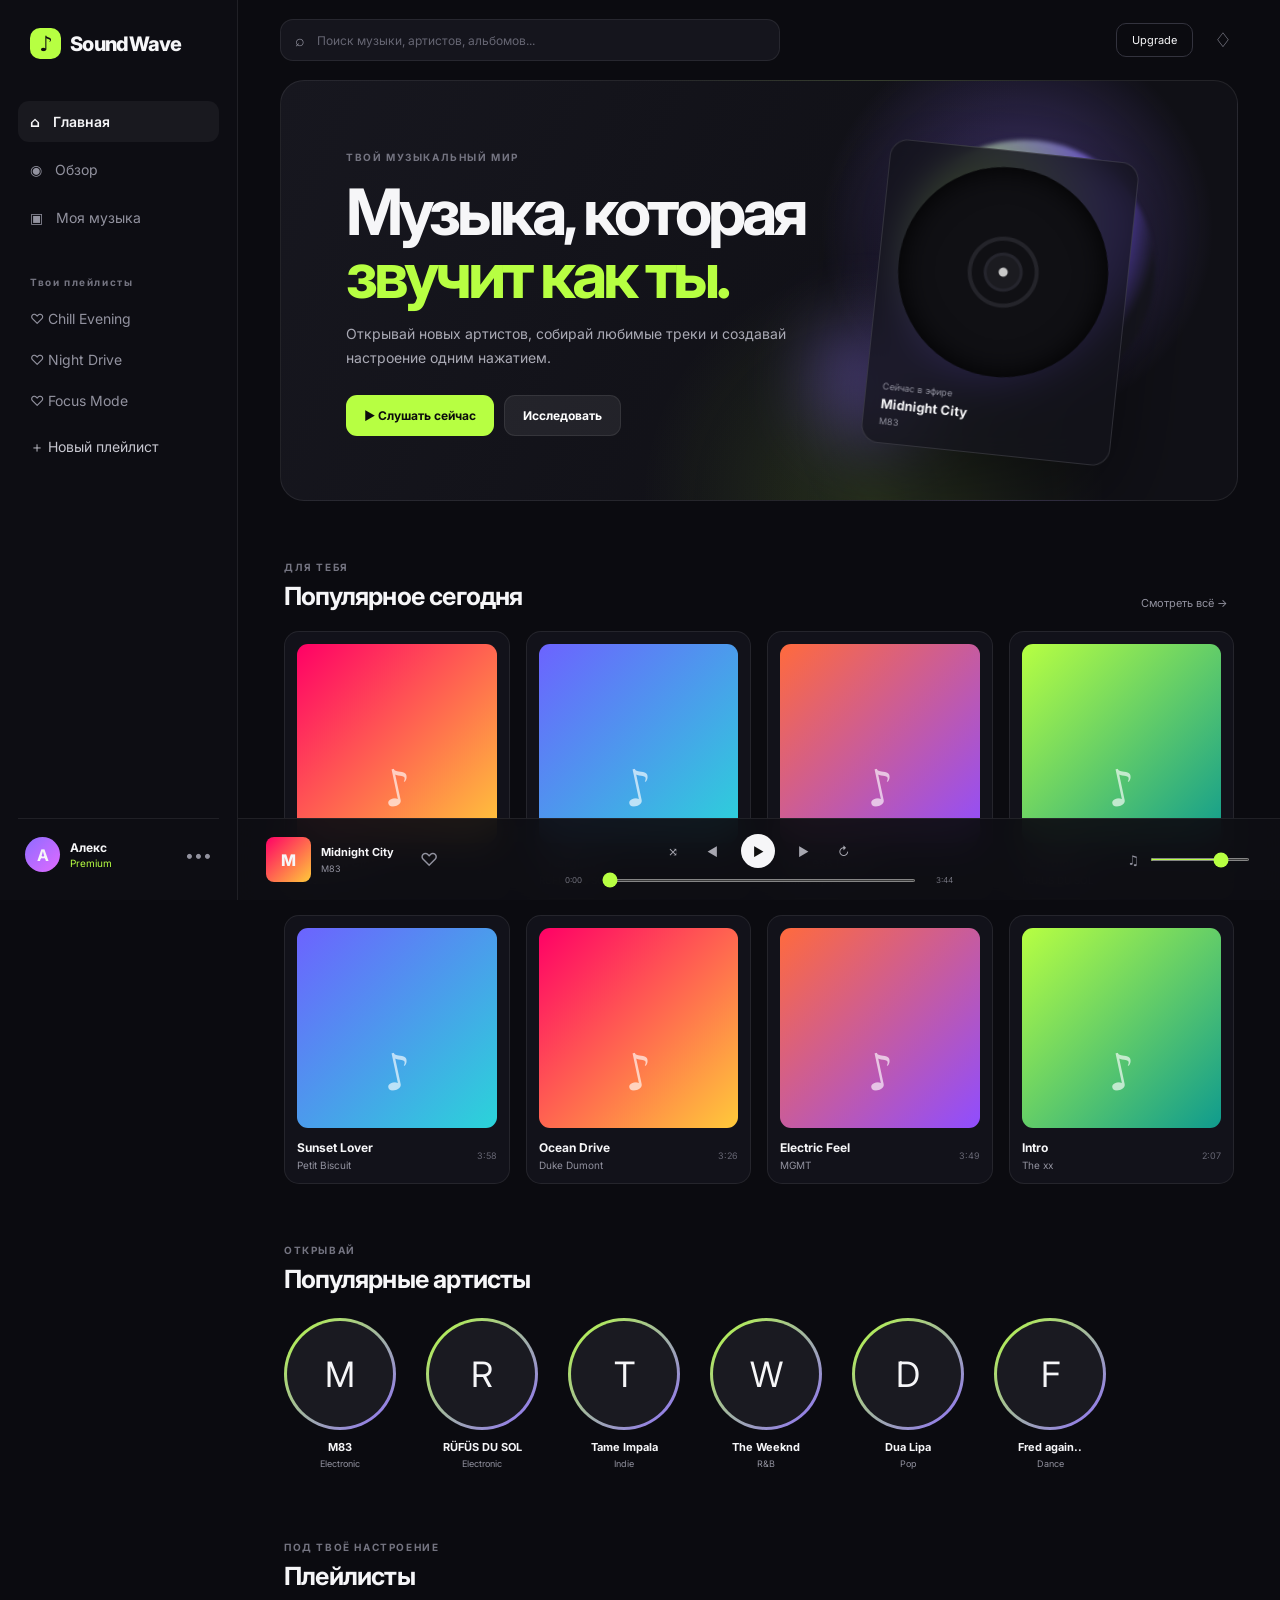
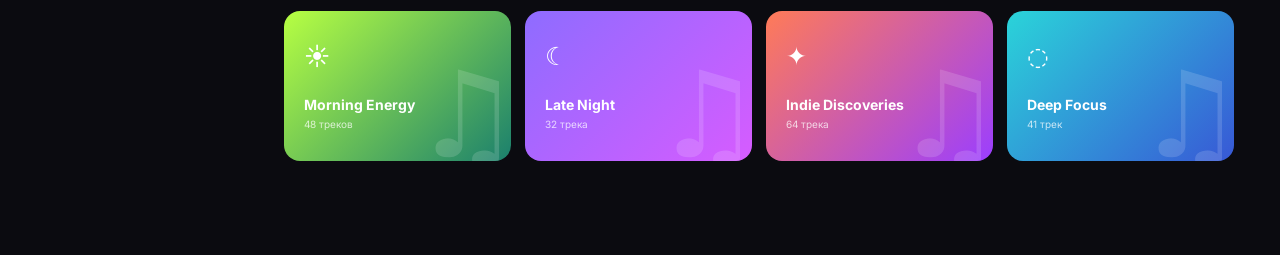
==== index.html @ de56a3db "Add files via upload" ====
<!DOCTYPE html>
<html lang="ru">
<head>
  <meta charset="UTF-8">
  <meta name="viewport" content="width=device-width, initial-scale=1.0">
  <meta name="description" content="SoundWave — современный музыкальный сайт с плейлистами, артистами и мини-плеером.">
  <title>SoundWave — музыка для твоего настроения</title>
  <link rel="preconnect" href="https://fonts.googleapis.com">
  <link rel="preconnect" href="https://fonts.gstatic.com" crossorigin>
  <link href="https://fonts.googleapis.com/css2?family=Inter:wght@400;500;600;700;800&display=swap" rel="stylesheet">
  <link rel="stylesheet" href="style.css">
</head>
<body>
  <div class="app">
    <aside class="sidebar">
      <div class="logo"><span class="logo-mark">♪</span> SoundWave</div>

      <nav class="nav">
        <a class="nav-link active" href="#home">⌂ <span>Главная</span></a>
        <a class="nav-link" href="#browse">◉ <span>Обзор</span></a>
        <a class="nav-link" href="#library">▣ <span>Моя музыка</span></a>
      </nav>

      <div class="side-section">
        <div class="side-title">Твои плейлисты</div>
        <button class="playlist-link" data-playlist="Chill Evening">♡ Chill Evening</button>
        <button class="playlist-link" data-playlist="Night Drive">♡ Night Drive</button>
        <button class="playlist-link" data-playlist="Focus Mode">♡ Focus Mode</button>
        <button class="add-playlist" id="addPlaylist">＋ Новый плейлист</button>
      </div>

      <div class="sidebar-bottom">
        <div class="profile">
          <div class="avatar">А</div>
          <div>
            <strong>Алекс</strong>
            <small>Premium</small>
          </div>
          <span class="dots">•••</span>
        </div>
      </div>
    </aside>

    <main class="main">
      <header class="topbar">
        <button class="mobile-menu" id="mobileMenu">☰</button>
        <div class="search">
          <span>⌕</span>
          <input id="searchInput" type="search" placeholder="Поиск музыки, артистов, альбомов...">
        </div>
        <button class="upgrade">Upgrade</button>
        <button class="icon-btn" aria-label="Уведомления">♢</button>
      </header>

      <section id="home" class="hero">
        <div class="hero-copy">
          <span class="eyebrow">ТВОЙ МУЗЫКАЛЬНЫЙ МИР</span>
          <h1>Музыка, которая<br><span>звучит как ты.</span></h1>
          <p>Открывай новых артистов, собирай любимые треки и создавай настроение одним нажатием.</p>
          <div class="hero-actions">
            <button class="primary-btn" id="heroPlay">▶ Слушать сейчас</button>
            <button class="secondary-btn" id="exploreBtn">Исследовать</button>
          </div>
        </div>
        <div class="hero-art">
          <div class="orb orb-one"></div>
          <div class="orb orb-two"></div>
          <div class="hero-card">
            <div class="vinyl"></div>
            <div class="hero-card-text">
              <small>Сейчас в эфире</small>
              <strong>Midnight City</strong>
              <span>M83</span>
            </div>
          </div>
        </div>
      </section>

      <section id="browse" class="content-section">
        <div class="section-heading">
          <div>
            <span class="section-kicker">ДЛЯ ТЕБЯ</span>
            <h2>Популярное сегодня</h2>
          </div>
          <button class="text-btn" id="showAll">Смотреть всё →</button>
        </div>
        <div class="track-grid" id="trackGrid"></div>
      </section>

      <section class="content-section artists-section">
        <div class="section-heading">
          <div>
            <span class="section-kicker">ОТКРЫВАЙ</span>
            <h2>Популярные артисты</h2>
          </div>
        </div>
        <div class="artist-row" id="artistRow"></div>
      </section>

      <section id="library" class="content-section">
        <div class="section-heading">
          <div>
            <span class="section-kicker">ПОД ТВОЁ НАСТРОЕНИЕ</span>
            <h2>Плейлисты</h2>
          </div>
        </div>
        <div class="playlist-grid">
          <button class="playlist-card gradient-a" data-playlist="Morning Energy">
            <span class="playlist-icon">☀</span>
            <strong>Morning Energy</strong>
            <small>48 треков</small>
          </button>
          <button class="playlist-card gradient-b" data-playlist="Late Night">
            <span class="playlist-icon">☾</span>
            <strong>Late Night</strong>
            <small>32 трека</small>
          </button>
          <button class="playlist-card gradient-c" data-playlist="Indie Discoveries">
            <span class="playlist-icon">✦</span>
            <strong>Indie Discoveries</strong>
            <small>64 трека</small>
          </button>
          <button class="playlist-card gradient-d" data-playlist="Deep Focus">
            <span class="playlist-icon">◌</span>
            <strong>Deep Focus</strong>
            <small>41 трек</small>
          </button>
        </div>
      </section>
    </main>

    <footer class="player">
      <div class="now-playing">
        <div class="mini-cover" id="miniCover">M</div>
        <div>
          <strong id="playerTitle">Midnight City</strong>
          <span id="playerArtist">M83</span>
        </div>
        <button class="heart" id="heartBtn">♡</button>
      </div>

      <div class="player-center">
        <div class="controls">
          <button id="shuffleBtn" title="Перемешать">⤨</button>
          <button id="prevBtn" title="Назад">◀</button>
          <button class="play-btn" id="playBtn" title="Воспроизвести">▶</button>
          <button id="nextBtn" title="Вперёд">▶</button>
          <button id="repeatBtn" title="Повтор">↻</button>
        </div>
        <div class="progress-wrap">
          <span id="currentTime">0:00</span>
          <input id="progress" type="range" min="0" max="100" value="0">
          <span id="duration">3:44</span>
        </div>
      </div>

      <div class="player-right">
        <span>♫</span>
        <input id="volume" type="range" min="0" max="100" value="75">
      </div>
    </footer>
  </div>

  <div class="toast" id="toast"></div>
  <script src="script.js"></script>
</body>
</html>
---- style.css ----
* {
  box-sizing: border-box;
}

:root {
  --bg: #0b0b10;
  --panel: #12121a;
  --panel-2: #181821;
  --text: #f6f6f8;
  --muted: #92929f;
  --line: rgba(255,255,255,.08);
  --accent: #b7ff42;
  --accent-2: #8e6cff;
}

html {
  scroll-behavior: smooth;
}

body {
  margin: 0;
  background: var(--bg);
  color: var(--text);
  font-family: Inter, system-ui, sans-serif;
  min-height: 100vh;
}

button, input {
  font: inherit;
}

button {
  color: inherit;
}

.app {
  min-height: 100vh;
  padding-bottom: 94px;
}

.sidebar {
  position: fixed;
  inset: 0 auto 0 0;
  width: 238px;
  background: #0d0d13;
  border-right: 1px solid var(--line);
  padding: 28px 18px;
  display: flex;
  flex-direction: column;
  z-index: 20;
}

.logo {
  font-size: 20px;
  font-weight: 800;
  letter-spacing: -.7px;
  display: flex;
  align-items: center;
  gap: 9px;
  margin: 0 12px 42px;
}

.logo-mark {
  width: 31px;
  height: 31px;
  display: grid;
  place-items: center;
  background: var(--accent);
  color: #101010;
  border-radius: 10px;
  font-size: 21px;
}

.nav {
  display: grid;
  gap: 7px;
}

.nav-link, .playlist-link, .add-playlist {
  border: 0;
  background: transparent;
  text-decoration: none;
  text-align: left;
  cursor: pointer;
  color: var(--muted);
  padding: 12px;
  border-radius: 11px;
  transition: .2s ease;
  font-size: 14px;
}

.nav-link {
  display: flex;
  gap: 13px;
  align-items: center;
  font-size: 14px;
}

.nav-link:hover, .playlist-link:hover, .add-playlist:hover {
  background: #181820;
  color: var(--text);
}

.nav-link.active {
  color: var(--text);
  background: #19191f;
  font-weight: 600;
}

.side-section {
  margin-top: 38px;
}

.side-title, .section-kicker, .eyebrow {
  color: #747481;
  font-size: 10px;
  letter-spacing: 1.6px;
  font-weight: 700;
}

.side-title {
  padding: 0 12px 10px;
}

.playlist-link, .add-playlist {
  width: 100%;
}

.add-playlist {
  color: #c7c7d0;
  margin-top: 5px;
}

.sidebar-bottom {
  margin-top: auto;
}

.profile {
  display: flex;
  align-items: center;
  gap: 10px;
  border-top: 1px solid var(--line);
  padding: 18px 7px 0;
}

.avatar {
  width: 35px;
  height: 35px;
  border-radius: 50%;
  display: grid;
  place-items: center;
  background: linear-gradient(135deg, #8e6cff, #e16aff);
  font-weight: 700;
}

.profile strong, .profile small {
  display: block;
}

.profile strong {
  font-size: 12px;
}

.profile small {
  color: var(--accent);
  font-size: 10px;
  margin-top: 2px;
}

.dots {
  margin-left: auto;
  color: var(--muted);
}

.main {
  margin-left: 238px;
  padding: 0 42px;
  max-width: 1550px;
}

.topbar {
  height: 80px;
  display: flex;
  align-items: center;
  gap: 15px;
}

.search {
  width: min(500px, 60%);
  background: #15151d;
  border: 1px solid var(--line);
  height: 42px;
  border-radius: 13px;
  display: flex;
  align-items: center;
  gap: 10px;
  padding: 0 14px;
  color: var(--muted);
}

.search input {
  flex: 1;
  border: 0;
  outline: 0;
  color: var(--text);
  background: transparent;
  font-size: 12px;
}

.search input::placeholder {
  color: #666673;
}

.upgrade {
  margin-left: auto;
  border: 1px solid #33333e;
  background: transparent;
  padding: 9px 15px;
  border-radius: 10px;
  font-size: 11px;
  cursor: pointer;
}

.icon-btn, .mobile-menu {
  border: 0;
  background: transparent;
  color: var(--muted);
  cursor: pointer;
  font-size: 20px;
}

.mobile-menu {
  display: none;
}

.hero {
  min-height: 390px;
  overflow: hidden;
  position: relative;
  border-radius: 24px;
  background:
    radial-gradient(circle at 77% 35%, rgba(142,108,255,.42), transparent 25%),
    radial-gradient(circle at 62% 100%, rgba(183,255,66,.13), transparent 32%),
    linear-gradient(115deg, #17171f, #101016 65%);
  border: 1px solid var(--line);
  padding: 64px 65px;
  display: flex;
  align-items: center;
}

.hero-copy {
  position: relative;
  z-index: 3;
  max-width: 600px;
}

.hero h1 {
  font-size: clamp(42px, 5vw, 72px);
  line-height: .98;
  letter-spacing: -4px;
  margin: 16px 0;
}

.hero h1 span {
  color: var(--accent);
}

.hero p {
  color: #aaaab5;
  line-height: 1.65;
  font-size: 14px;
  max-width: 480px;
}

.hero-actions {
  display: flex;
  gap: 10px;
  margin-top: 26px;
}

.primary-btn, .secondary-btn {
  border: 0;
  border-radius: 11px;
  padding: 12px 18px;
  cursor: pointer;
  font-size: 12px;
  font-weight: 700;
}

.primary-btn {
  color: #0c0c0c;
  background: var(--accent);
}

.secondary-btn {
  color: #fff;
  background: rgba(255,255,255,.07);
  border: 1px solid var(--line);
}

.hero-art {
  position: absolute;
  right: 6%;
  width: 390px;
  height: 330px;
}

.orb {
  position: absolute;
  border-radius: 50%;
  filter: blur(2px);
}

.orb-one {
  width: 260px;
  height: 260px;
  right: 25px;
  top: 15px;
  background: radial-gradient(circle at 30% 30%, #b7ff42, #7356e8 55%, #17171f 72%);
  opacity: .9;
}

.orb-two {
  width: 120px;
  height: 120px;
  left: 25px;
  bottom: 15px;
  background: #8e6cff;
  filter: blur(35px);
  opacity: .45;
}

.hero-card {
  position: absolute;
  width: 250px;
  right: 55px;
  bottom: 0;
  transform: rotate(6deg);
  padding: 16px;
  background: rgba(18,18,26,.78);
  backdrop-filter: blur(16px);
  border: 1px solid rgba(255,255,255,.12);
  border-radius: 18px;
  box-shadow: 0 30px 80px rgba(0,0,0,.4);
}

.vinyl {
  width: 210px;
  height: 210px;
  margin: 0 auto 15px;
  border-radius: 50%;
  background:
    radial-gradient(circle, #c9c9c9 0 4px, #1b1b20 5px 16px, #25252d 17px 19px, #101014 20px 31px, #24242a 32px 35px, #101014 36px 100%);
  box-shadow: inset 0 0 30px #000;
}

.hero-card-text small, .hero-card-text strong, .hero-card-text span {
  display: block;
}

.hero-card-text small, .hero-card-text span {
  color: var(--muted);
  font-size: 9px;
}

.hero-card-text strong {
  margin: 4px 0;
  font-size: 13px;
}

.content-section {
  padding: 54px 4px 0;
}

.section-heading {
  display: flex;
  align-items: end;
  justify-content: space-between;
  margin-bottom: 20px;
}

h2 {
  margin: 6px 0 0;
  font-size: 25px;
  letter-spacing: -.8px;
}

.text-btn {
  border: 0;
  background: transparent;
  color: var(--muted);
  cursor: pointer;
  font-size: 11px;
}

.track-grid {
  display: grid;
  grid-template-columns: repeat(4, minmax(0, 1fr));
  gap: 16px;
}

.track-card {
  min-width: 0;
  background: #12121a;
  border: 1px solid var(--line);
  border-radius: 15px;
  padding: 12px;
  transition: transform .2s, background .2s;
}

.track-card:hover {
  transform: translateY(-4px);
  background: #181820;
}

.cover {
  aspect-ratio: 1;
  border-radius: 11px;
  margin-bottom: 12px;
  position: relative;
  overflow: hidden;
  display: grid;
  place-items: center;
}

.cover::after {
  content: "♪";
  font-size: 50px;
  font-weight: 800;
  color: rgba(255,255,255,.65);
  transform: rotate(-12deg);
}

.cover-a { background: linear-gradient(135deg, #f06, #ffca3a); }
.cover-b { background: linear-gradient(135deg, #6c63ff, #2ad4d9); }
.cover-c { background: linear-gradient(135deg, #ff6a3d, #8f4dff); }
.cover-d { background: linear-gradient(135deg, #b7ff42, #0f9b8e); }

.track-info {
  display: flex;
  align-items: center;
  gap: 10px;
}

.track-copy {
  min-width: 0;
  flex: 1;
}

.track-copy strong, .track-copy span {
  display: block;
  white-space: nowrap;
  overflow: hidden;
  text-overflow: ellipsis;
}

.track-copy strong {
  font-size: 12px;
}

.track-copy span {
  margin-top: 4px;
  color: var(--muted);
  font-size: 10px;
}

.card-play {
  width: 34px;
  height: 34px;
  border: 0;
  border-radius: 50%;
  background: var(--accent);
  color: #111;
  cursor: pointer;
  opacity: 0;
  transform: translateY(4px);
  transition: .2s;
}

.track-card:hover .card-play {
  opacity: 1;
  transform: translateY(0);
}

.artist-row {
  display: flex;
  gap: 30px;
  overflow-x: auto;
  padding: 4px 0 12px;
  scrollbar-width: thin;
}

.artist {
  flex: 0 0 112px;
  text-align: center;
  cursor: pointer;
}

.artist-img {
  width: 112px;
  height: 112px;
  border-radius: 50%;
  display: grid;
  place-items: center;
  margin-bottom: 10px;
  border: 3px solid transparent;
  background: linear-gradient(#1a1a21, #1a1a21) padding-box, linear-gradient(135deg, #b7ff42, #8e6cff) border-box;
  font-size: 35px;
}

.artist strong, .artist span {
  display: block;
}

.artist strong {
  font-size: 11px;
}

.artist span {
  color: var(--muted);
  font-size: 9px;
  margin-top: 4px;
}

.playlist-grid {
  display: grid;
  grid-template-columns: repeat(4, 1fr);
  gap: 14px;
}

.playlist-card {
  min-height: 150px;
  border: 0;
  border-radius: 16px;
  padding: 20px;
  text-align: left;
  cursor: pointer;
  position: relative;
  overflow: hidden;
  color: white;
  transition: transform .2s;
}

.playlist-card:hover {
  transform: translateY(-4px);
}

.playlist-card::after {
  content: "♫";
  position: absolute;
  right: -10px;
  bottom: -25px;
  font-size: 120px;
  opacity: .15;
}

.gradient-a { background: linear-gradient(135deg, #b7ff42, #1b806d); }
.gradient-b { background: linear-gradient(135deg, #8e6cff, #d65cff); }
.gradient-c { background: linear-gradient(135deg, #ff7b57, #9b3eff); }
.gradient-d { background: linear-gradient(135deg, #2ad4d9, #3858d6); }

.playlist-icon {
  display: block;
  font-size: 25px;
  margin-bottom: 25px;
}

.playlist-card strong, .playlist-card small {
  display: block;
}

.playlist-card strong {
  font-size: 14px;
}

.playlist-card small {
  margin-top: 5px;
  opacity: .75;
  font-size: 10px;
}

.player {
  position: fixed;
  left: 238px;
  right: 0;
  bottom: 0;
  height: 82px;
  z-index: 30;
  background: rgba(14,14,20,.94);
  backdrop-filter: blur(18px);
  border-top: 1px solid var(--line);
  display: grid;
  grid-template-columns: 1fr 1.3fr 1fr;
  align-items: center;
  padding: 0 28px;
}

.now-playing {
  display: flex;
  align-items: center;
  gap: 10px;
  min-width: 0;
}

.mini-cover {
  width: 45px;
  height: 45px;
  flex: 0 0 45px;
  display: grid;
  place-items: center;
  border-radius: 8px;
  background: linear-gradient(135deg, #f06, #ffca3a);
  font-weight: 800;
}

.now-playing strong, .now-playing span {
  display: block;
}

.now-playing strong {
  font-size: 11px;
}

.now-playing span {
  font-size: 9px;
  color: var(--muted);
  margin-top: 4px;
}

.heart {
  margin-left: 10px;
  border: 0;
  background: transparent;
  color: var(--muted);
  cursor: pointer;
  font-size: 18px;
}

.heart.liked {
  color: #ff638e;
}

.player-center {
  max-width: 550px;
  width: 100%;
  margin: auto;
}

.controls {
  display: flex;
  align-items: center;
  justify-content: center;
  gap: 17px;
}

.controls button {
  border: 0;
  background: transparent;
  color: #a7a7b0;
  cursor: pointer;
  font-size: 12px;
}

.controls .play-btn {
  width: 34px;
  height: 34px;
  border-radius: 50%;
  background: var(--text);
  color: #101010;
  font-size: 12px;
}

.progress-wrap {
  display: flex;
  align-items: center;
  gap: 8px;
  margin-top: 7px;
}

.progress-wrap span {
  color: #70707b;
  font-size: 8px;
  width: 27px;
}

.progress-wrap span:last-child {
  text-align: right;
}

input[type="range"] {
  accent-color: var(--accent);
  cursor: pointer;
  height: 3px;
}

#progress {
  flex: 1;
}

.player-right {
  display: flex;
  align-items: center;
  justify-content: flex-end;
  gap: 9px;
  color: var(--muted);
  font-size: 13px;
}

#volume {
  width: 100px;
}

.toast {
  position: fixed;
  left: 50%;
  bottom: 110px;
  transform: translate(-50%, 20px);
  opacity: 0;
  pointer-events: none;
  padding: 11px 17px;
  background: #f6f6f8;
  color: #101014;
  border-radius: 10px;
  font-size: 11px;
  font-weight: 600;
  transition: .25s;
  z-index: 50;
}

.toast.show {
  opacity: 1;
  transform: translate(-50%, 0);
}

@media (max-width: 1050px) {
  .hero-art { right: -60px; opacity: .55; }
  .track-grid { grid-template-columns: repeat(2, 1fr); }
  .playlist-grid { grid-template-columns: repeat(2, 1fr); }
  .player { grid-template-columns: 1fr 1.4fr; }
  .player-right { display: none; }
}

@media (max-width: 760px) {
  .sidebar {
    transform: translateX(-100%);
    transition: transform .25s;
    box-shadow: 20px 0 50px rgba(0,0,0,.4);
  }
  .sidebar.open { transform: translateX(0); }
  .main { margin-left: 0; padding: 0 18px; }
  .mobile-menu { display: block; }
  .search { width: 100%; }
  .upgrade, .icon-btn { display: none; }
  .hero { padding: 40px 25px; min-height: 440px; }
  .hero-art { right: -95px; bottom: -25px; opacity: .45; transform: scale(.8); }
  .hero h1 { letter-spacing: -2.5px; }
  .track-grid { grid-template-columns: repeat(2, 1fr); gap: 10px; }
  .player { left: 0; padding: 0 12px; grid-template-columns: 1fr auto; height: 76px; }
  .player-center { width: auto; }
  .progress-wrap { display: none; }
  .controls { gap: 8px; }
  .controls button:nth-child(1), .controls button:nth-child(5) { display: none; }
  .now-playing { max-width: 190px; }
  .heart { display: none; }
  .content-section { padding-top: 38px; }
  .playlist-grid { grid-template-columns: 1fr 1fr; }
}

@media (max-width: 460px) {
  .hero { min-height: 470px; }
  .hero h1 { font-size: 39px; }
  .hero-art { right: -135px; }
  .track-grid { grid-template-columns: 1fr 1fr; }
  .cover { margin-bottom: 8px; }
  .track-card { padding: 9px; }
  .card-play { opacity: 1; transform: none; width: 29px; height: 29px; }
  .playlist-grid { grid-template-columns: 1fr; }
}
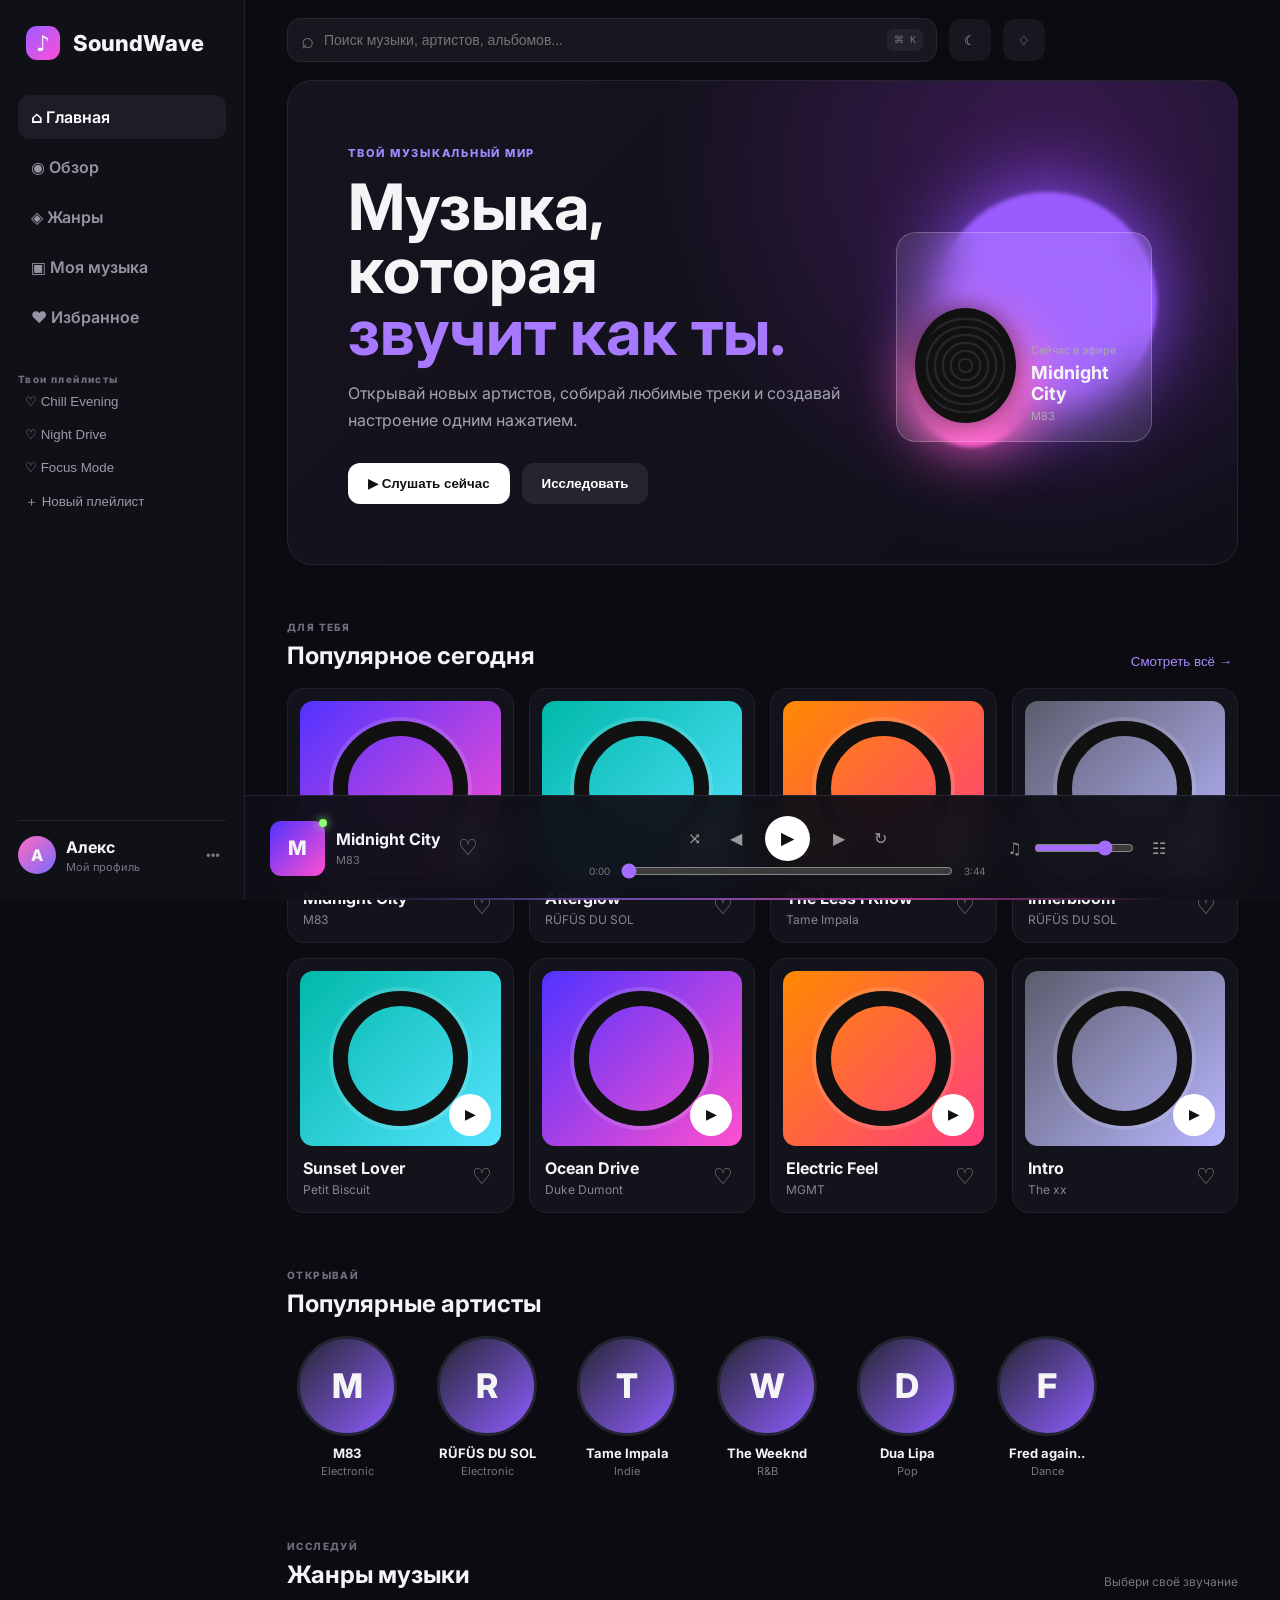
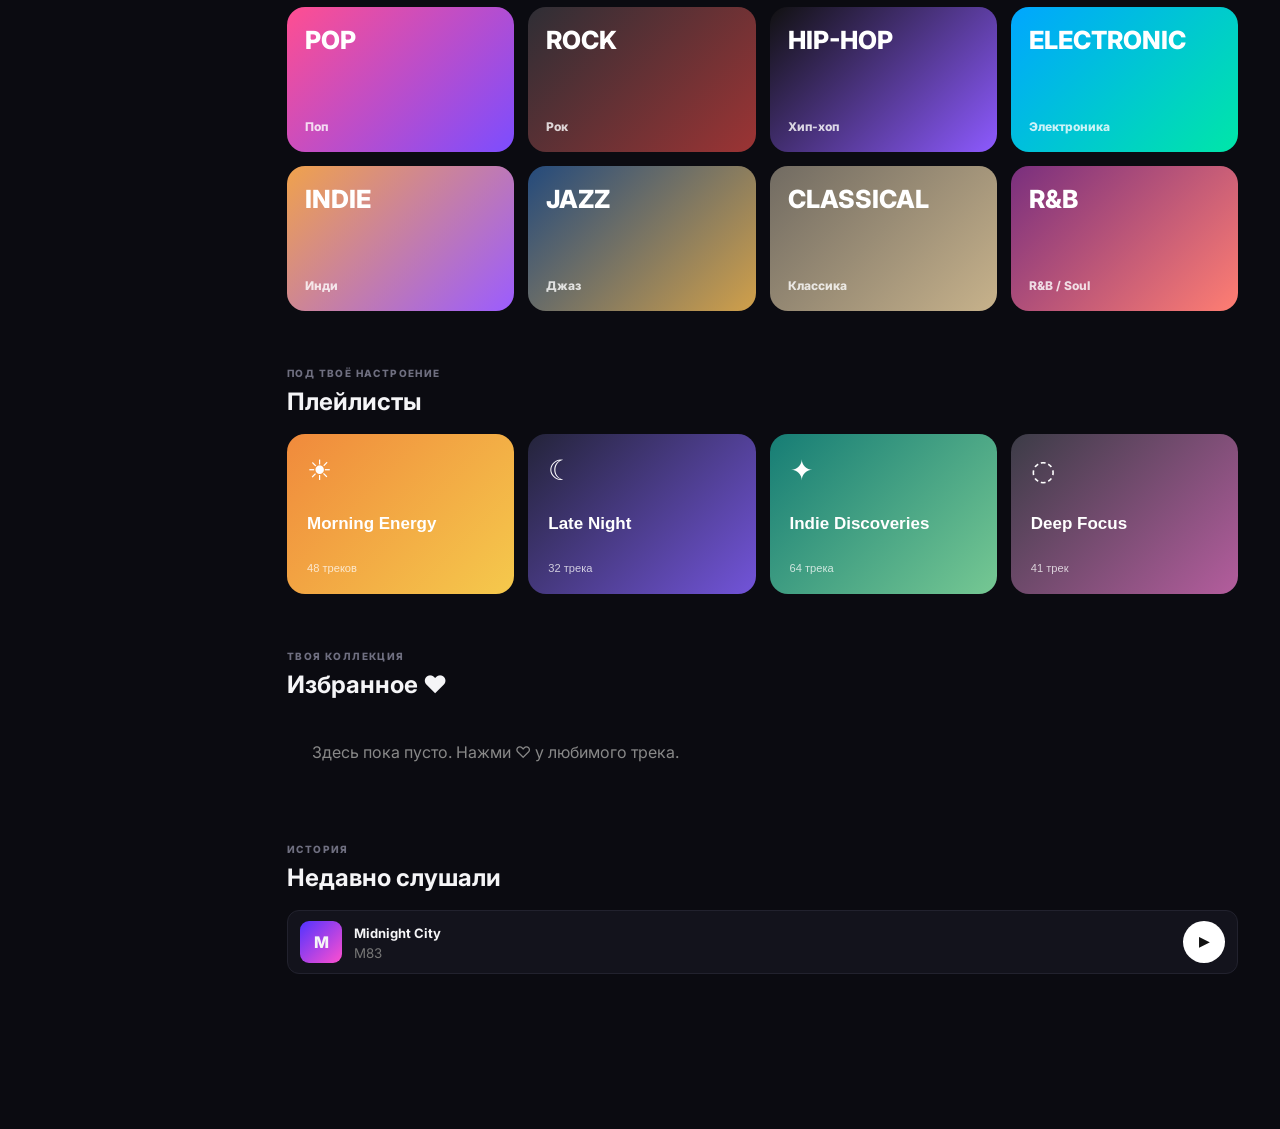
==== commit 8927b9ad: "Add files via upload" ====
--- a/index.html
+++ b/index.html
@@ -1,167 +1,159 @@
 <!DOCTYPE html>
 <html lang="ru">
 <head>
-  <meta charset="UTF-8">
-  <meta name="viewport" content="width=device-width, initial-scale=1.0">
-  <meta name="description" content="SoundWave — современный музыкальный сайт с плейлистами, артистами и мини-плеером.">
-  <title>SoundWave — музыка для твоего настроения</title>
-  <link rel="preconnect" href="https://fonts.googleapis.com">
-  <link rel="preconnect" href="https://fonts.gstatic.com" crossorigin>
-  <link href="https://fonts.googleapis.com/css2?family=Inter:wght@400;500;600;700;800&display=swap" rel="stylesheet">
-  <link rel="stylesheet" href="style.css">
+<meta charset="UTF-8">
+<meta name="viewport" content="width=device-width, initial-scale=1.0">
+<meta name="description" content="SoundWave — музыкальный сервис с поиском, жанрами, избранным и плейлистами.">
+<title>SoundWave — музыка для твоего настроения</title>
+<link rel="preconnect" href="https://fonts.googleapis.com">
+<link rel="preconnect" href="https://fonts.gstatic.com" crossorigin>
+<link href="https://fonts.googleapis.com/css2?family=Inter:wght@400;500;600;700;800&display=swap" rel="stylesheet">
+<link rel="stylesheet" href="style.css">
 </head>
 <body>
-  <div class="app">
-    <aside class="sidebar">
-      <div class="logo"><span class="logo-mark">♪</span> SoundWave</div>
-
-      <nav class="nav">
-        <a class="nav-link active" href="#home">⌂ <span>Главная</span></a>
-        <a class="nav-link" href="#browse">◉ <span>Обзор</span></a>
-        <a class="nav-link" href="#library">▣ <span>Моя музыка</span></a>
-      </nav>
-
-      <div class="side-section">
-        <div class="side-title">Твои плейлисты</div>
+<div class="app">
+  <aside class="sidebar" id="sidebar">
+    <div class="logo"><span class="logo-mark">♪</span> SoundWave</div>
+    <nav class="nav">
+      <a class="nav-link active" href="#home">⌂ <span>Главная</span></a>
+      <a class="nav-link" href="#browse">◉ <span>Обзор</span></a>
+      <a class="nav-link" href="#genres">◈ <span>Жанры</span></a>
+      <a class="nav-link" href="#library">▣ <span>Моя музыка</span></a>
+      <a class="nav-link" href="#favorites">♥ <span>Избранное</span></a>
+    </nav>
+    <div class="side-section">
+      <div class="side-title">Твои плейлисты</div>
+      <div id="playlistList">
         <button class="playlist-link" data-playlist="Chill Evening">♡ Chill Evening</button>
         <button class="playlist-link" data-playlist="Night Drive">♡ Night Drive</button>
         <button class="playlist-link" data-playlist="Focus Mode">♡ Focus Mode</button>
-        <button class="add-playlist" id="addPlaylist">＋ Новый плейлист</button>
       </div>
+      <button class="add-playlist" id="addPlaylist">＋ Новый плейлист</button>
+    </div>
+    <div class="sidebar-bottom">
+      <div class="profile">
+        <div class="avatar">А</div>
+        <div><strong>Алекс</strong><small>Мой профиль</small></div>
+        <button class="dots" id="profileBtn">•••</button>
+      </div>
+    </div>
+  </aside>
 
-      <div class="sidebar-bottom">
-        <div class="profile">
-          <div class="avatar">А</div>
-          <div>
-            <strong>Алекс</strong>
-            <small>Premium</small>
-          </div>
-          <span class="dots">•••</span>
+  <main class="main">
+    <header class="topbar">
+      <button class="mobile-menu" id="mobileMenu">☰</button>
+      <div class="search">
+        <span>⌕</span>
+        <input id="searchInput" type="search" placeholder="Поиск музыки, артистов, альбомов...">
+        <kbd>⌘ K</kbd>
+      </div>
+      <button class="theme-btn" id="themeBtn" title="Сменить тему">☾</button>
+      <button class="icon-btn" id="notifications" aria-label="Уведомления">♢</button>
+    </header>
+
+    <section id="home" class="hero">
+      <div class="hero-copy">
+        <span class="eyebrow">ТВОЙ МУЗЫКАЛЬНЫЙ МИР</span>
+        <h1>Музыка, которая<br><span>звучит как ты.</span></h1>
+        <p>Открывай новых артистов, собирай любимые треки и создавай настроение одним нажатием.</p>
+        <div class="hero-actions">
+          <button class="primary-btn" id="heroPlay">▶ Слушать сейчас</button>
+          <button class="secondary-btn" id="exploreBtn">Исследовать</button>
         </div>
       </div>
-    </aside>
-
-    <main class="main">
-      <header class="topbar">
-        <button class="mobile-menu" id="mobileMenu">☰</button>
-        <div class="search">
-          <span>⌕</span>
-          <input id="searchInput" type="search" placeholder="Поиск музыки, артистов, альбомов...">
-        </div>
-        <button class="upgrade">Upgrade</button>
-        <button class="icon-btn" aria-label="Уведомления">♢</button>
-      </header>
-
-      <section id="home" class="hero">
-        <div class="hero-copy">
-          <span class="eyebrow">ТВОЙ МУЗЫКАЛЬНЫЙ МИР</span>
-          <h1>Музыка, которая<br><span>звучит как ты.</span></h1>
-          <p>Открывай новых артистов, собирай любимые треки и создавай настроение одним нажатием.</p>
-          <div class="hero-actions">
-            <button class="primary-btn" id="heroPlay">▶ Слушать сейчас</button>
-            <button class="secondary-btn" id="exploreBtn">Исследовать</button>
-          </div>
-        </div>
-        <div class="hero-art">
-          <div class="orb orb-one"></div>
-          <div class="orb orb-two"></div>
-          <div class="hero-card">
-            <div class="vinyl"></div>
-            <div class="hero-card-text">
-              <small>Сейчас в эфире</small>
-              <strong>Midnight City</strong>
-              <span>M83</span>
-            </div>
-          </div>
-        </div>
-      </section>
-
-      <section id="browse" class="content-section">
-        <div class="section-heading">
-          <div>
-            <span class="section-kicker">ДЛЯ ТЕБЯ</span>
-            <h2>Популярное сегодня</h2>
-          </div>
-          <button class="text-btn" id="showAll">Смотреть всё →</button>
-        </div>
-        <div class="track-grid" id="trackGrid"></div>
-      </section>
-
-      <section class="content-section artists-section">
-        <div class="section-heading">
-          <div>
-            <span class="section-kicker">ОТКРЫВАЙ</span>
-            <h2>Популярные артисты</h2>
-          </div>
-        </div>
-        <div class="artist-row" id="artistRow"></div>
-      </section>
-
-      <section id="library" class="content-section">
-        <div class="section-heading">
-          <div>
-            <span class="section-kicker">ПОД ТВОЁ НАСТРОЕНИЕ</span>
-            <h2>Плейлисты</h2>
-          </div>
-        </div>
-        <div class="playlist-grid">
-          <button class="playlist-card gradient-a" data-playlist="Morning Energy">
-            <span class="playlist-icon">☀</span>
-            <strong>Morning Energy</strong>
-            <small>48 треков</small>
-          </button>
-          <button class="playlist-card gradient-b" data-playlist="Late Night">
-            <span class="playlist-icon">☾</span>
-            <strong>Late Night</strong>
-            <small>32 трека</small>
-          </button>
-          <button class="playlist-card gradient-c" data-playlist="Indie Discoveries">
-            <span class="playlist-icon">✦</span>
-            <strong>Indie Discoveries</strong>
-            <small>64 трека</small>
-          </button>
-          <button class="playlist-card gradient-d" data-playlist="Deep Focus">
-            <span class="playlist-icon">◌</span>
-            <strong>Deep Focus</strong>
-            <small>41 трек</small>
-          </button>
-        </div>
-      </section>
-    </main>
-
-    <footer class="player">
-      <div class="now-playing">
-        <div class="mini-cover" id="miniCover">M</div>
-        <div>
-          <strong id="playerTitle">Midnight City</strong>
-          <span id="playerArtist">M83</span>
-        </div>
-        <button class="heart" id="heartBtn">♡</button>
-      </div>
-
-      <div class="player-center">
-        <div class="controls">
-          <button id="shuffleBtn" title="Перемешать">⤨</button>
-          <button id="prevBtn" title="Назад">◀</button>
-          <button class="play-btn" id="playBtn" title="Воспроизвести">▶</button>
-          <button id="nextBtn" title="Вперёд">▶</button>
-          <button id="repeatBtn" title="Повтор">↻</button>
-        </div>
-        <div class="progress-wrap">
-          <span id="currentTime">0:00</span>
-          <input id="progress" type="range" min="0" max="100" value="0">
-          <span id="duration">3:44</span>
+      <div class="hero-art">
+        <div class="orb orb-one"></div><div class="orb orb-two"></div>
+        <div class="hero-card">
+          <div class="vinyl"></div>
+          <div class="hero-card-text"><small>Сейчас в эфире</small><strong id="heroTrack">Midnight City</strong><span id="heroArtist">M83</span></div>
         </div>
       </div>
+    </section>
 
-      <div class="player-right">
-        <span>♫</span>
-        <input id="volume" type="range" min="0" max="100" value="75">
+    <section id="browse" class="content-section">
+      <div class="section-heading">
+        <div><span class="section-kicker">ДЛЯ ТЕБЯ</span><h2>Популярное сегодня</h2></div>
+        <button class="text-btn" id="showAll">Смотреть всё →</button>
       </div>
-    </footer>
-  </div>
+      <div class="track-grid" id="trackGrid"></div>
+    </section>
 
-  <div class="toast" id="toast"></div>
-  <script src="script.js"></script>
+    <section class="content-section">
+      <div class="section-heading"><div><span class="section-kicker">ОТКРЫВАЙ</span><h2>Популярные артисты</h2></div></div>
+      <div class="artist-row" id="artistRow"></div>
+    </section>
+
+    <section id="genres" class="content-section">
+      <div class="section-heading"><div><span class="section-kicker">ИССЛЕДУЙ</span><h2>Жанры музыки</h2></div><span class="genre-hint">Выбери своё звучание</span></div>
+      <div class="genre-grid">
+        <a class="genre-card genre-pop" href="genres/pop/"><span>POP</span><small>Поп</small></a>
+        <a class="genre-card genre-rock" href="genres/rock/"><span>ROCK</span><small>Рок</small></a>
+        <a class="genre-card genre-hiphop" href="genres/hip-hop/"><span>HIP-HOP</span><small>Хип-хоп</small></a>
+        <a class="genre-card genre-electronic" href="genres/electronic/"><span>ELECTRONIC</span><small>Электроника</small></a>
+        <a class="genre-card genre-indie" href="genres/indie/"><span>INDIE</span><small>Инди</small></a>
+        <a class="genre-card genre-jazz" href="genres/jazz/"><span>JAZZ</span><small>Джаз</small></a>
+        <a class="genre-card genre-classical" href="genres/classical/"><span>CLASSICAL</span><small>Классика</small></a>
+        <a class="genre-card genre-rnb" href="genres/rnb/"><span>R&amp;B</span><small>R&amp;B / Soul</small></a>
+      </div>
+    </section>
+
+    <section id="library" class="content-section">
+      <div class="section-heading"><div><span class="section-kicker">ПОД ТВОЁ НАСТРОЕНИЕ</span><h2>Плейлисты</h2></div></div>
+      <div class="playlist-grid">
+        <button class="playlist-card gradient-a" data-playlist="Morning Energy"><span>☀</span><strong>Morning Energy</strong><small>48 треков</small></button>
+        <button class="playlist-card gradient-b" data-playlist="Late Night"><span>☾</span><strong>Late Night</strong><small>32 трека</small></button>
+        <button class="playlist-card gradient-c" data-playlist="Indie Discoveries"><span>✦</span><strong>Indie Discoveries</strong><small>64 трека</small></button>
+        <button class="playlist-card gradient-d" data-playlist="Deep Focus"><span>◌</span><strong>Deep Focus</strong><small>41 трек</small></button>
+      </div>
+    </section>
+
+    <section id="favorites" class="content-section">
+      <div class="section-heading"><div><span class="section-kicker">ТВОЯ КОЛЛЕКЦИЯ</span><h2>Избранное ❤️</h2></div></div>
+      <div class="track-grid" id="favoriteGrid"></div>
+    </section>
+
+    <section class="content-section">
+      <div class="section-heading"><div><span class="section-kicker">ИСТОРИЯ</span><h2>Недавно слушали</h2></div></div>
+      <div class="history-list" id="historyList"></div>
+    </section>
+  </main>
+
+  <footer class="player">
+    <div class="player-glow"></div>
+    <div class="now-playing">
+      <div class="mini-cover-wrap"><div class="mini-cover cover-a" id="miniCover">M</div><span class="playing-dot"></span></div>
+      <div class="player-track-text"><strong id="playerTitle">Midnight City</strong><span id="playerArtist">M83</span></div>
+      <button class="heart" id="heartBtn" title="В избранное">♡</button>
+    </div>
+    <div class="player-center">
+      <div class="controls">
+        <button id="shuffleBtn" title="Перемешать">⤨</button>
+        <button id="prevBtn" title="Назад">◀</button>
+        <button class="play-btn" id="playBtn" title="Воспроизвести">▶</button>
+        <button id="nextBtn" title="Вперёд">▶</button>
+        <button id="repeatBtn" title="Повтор">↻</button>
+      </div>
+      <div class="progress-wrap"><span id="currentTime">0:00</span><input id="progress" type="range" min="0" max="100" value="0"><span id="duration">3:44</span></div>
+    </div>
+    <div class="player-right">
+      <span>♫</span><input id="volume" type="range" min="0" max="100" value="75">
+      <button class="queue-btn" id="queueBtn" title="Очередь">☷</button>
+    </div>
+  </footer>
+
+  <nav class="mobile-nav">
+    <a href="#home">⌂<small>Главная</small></a>
+    <a href="#browse">⌕<small>Поиск</small></a>
+    <a href="#genres">◈<small>Жанры</small></a>
+    <a href="#favorites">♥<small>Библиотека</small></a>
+  </nav>
+</div>
+
+<div class="queue-panel" id="queuePanel">
+  <div class="panel-head"><h3>Очередь</h3><button id="closeQueue">×</button></div>
+  <div id="queueList"></div>
+</div>
+<div class="toast" id="toast"></div>
+<script src="script.js"></script>
 </body>
-</html>
+</html>
--- a/style.css
+++ b/style.css
@@ -1,778 +1,4 @@
-* {
-  box-sizing: border-box;
-}
-
-:root {
-  --bg: #0b0b10;
-  --panel: #12121a;
-  --panel-2: #181821;
-  --text: #f6f6f8;
-  --muted: #92929f;
-  --line: rgba(255,255,255,.08);
-  --accent: #b7ff42;
-  --accent-2: #8e6cff;
-}
-
-html {
-  scroll-behavior: smooth;
-}
-
-body {
-  margin: 0;
-  background: var(--bg);
-  color: var(--text);
-  font-family: Inter, system-ui, sans-serif;
-  min-height: 100vh;
-}
-
-button, input {
-  font: inherit;
-}
-
-button {
-  color: inherit;
-}
-
-.app {
-  min-height: 100vh;
-  padding-bottom: 94px;
-}
-
-.sidebar {
-  position: fixed;
-  inset: 0 auto 0 0;
-  width: 238px;
-  background: #0d0d13;
-  border-right: 1px solid var(--line);
-  padding: 28px 18px;
-  display: flex;
-  flex-direction: column;
-  z-index: 20;
-}
-
-.logo {
-  font-size: 20px;
-  font-weight: 800;
-  letter-spacing: -.7px;
-  display: flex;
-  align-items: center;
-  gap: 9px;
-  margin: 0 12px 42px;
-}
-
-.logo-mark {
-  width: 31px;
-  height: 31px;
-  display: grid;
-  place-items: center;
-  background: var(--accent);
-  color: #101010;
-  border-radius: 10px;
-  font-size: 21px;
-}
-
-.nav {
-  display: grid;
-  gap: 7px;
-}
-
-.nav-link, .playlist-link, .add-playlist {
-  border: 0;
-  background: transparent;
-  text-decoration: none;
-  text-align: left;
-  cursor: pointer;
-  color: var(--muted);
-  padding: 12px;
-  border-radius: 11px;
-  transition: .2s ease;
-  font-size: 14px;
-}
-
-.nav-link {
-  display: flex;
-  gap: 13px;
-  align-items: center;
-  font-size: 14px;
-}
-
-.nav-link:hover, .playlist-link:hover, .add-playlist:hover {
-  background: #181820;
-  color: var(--text);
-}
-
-.nav-link.active {
-  color: var(--text);
-  background: #19191f;
-  font-weight: 600;
-}
-
-.side-section {
-  margin-top: 38px;
-}
-
-.side-title, .section-kicker, .eyebrow {
-  color: #747481;
-  font-size: 10px;
-  letter-spacing: 1.6px;
-  font-weight: 700;
-}
-
-.side-title {
-  padding: 0 12px 10px;
-}
-
-.playlist-link, .add-playlist {
-  width: 100%;
-}
-
-.add-playlist {
-  color: #c7c7d0;
-  margin-top: 5px;
-}
-
-.sidebar-bottom {
-  margin-top: auto;
-}
-
-.profile {
-  display: flex;
-  align-items: center;
-  gap: 10px;
-  border-top: 1px solid var(--line);
-  padding: 18px 7px 0;
-}
-
-.avatar {
-  width: 35px;
-  height: 35px;
-  border-radius: 50%;
-  display: grid;
-  place-items: center;
-  background: linear-gradient(135deg, #8e6cff, #e16aff);
-  font-weight: 700;
-}
-
-.profile strong, .profile small {
-  display: block;
-}
-
-.profile strong {
-  font-size: 12px;
-}
-
-.profile small {
-  color: var(--accent);
-  font-size: 10px;
-  margin-top: 2px;
-}
-
-.dots {
-  margin-left: auto;
-  color: var(--muted);
-}
-
-.main {
-  margin-left: 238px;
-  padding: 0 42px;
-  max-width: 1550px;
-}
-
-.topbar {
-  height: 80px;
-  display: flex;
-  align-items: center;
-  gap: 15px;
-}
-
-.search {
-  width: min(500px, 60%);
-  background: #15151d;
-  border: 1px solid var(--line);
-  height: 42px;
-  border-radius: 13px;
-  display: flex;
-  align-items: center;
-  gap: 10px;
-  padding: 0 14px;
-  color: var(--muted);
-}
-
-.search input {
-  flex: 1;
-  border: 0;
-  outline: 0;
-  color: var(--text);
-  background: transparent;
-  font-size: 12px;
-}
-
-.search input::placeholder {
-  color: #666673;
-}
-
-.upgrade {
-  margin-left: auto;
-  border: 1px solid #33333e;
-  background: transparent;
-  padding: 9px 15px;
-  border-radius: 10px;
-  font-size: 11px;
-  cursor: pointer;
-}
-
-.icon-btn, .mobile-menu {
-  border: 0;
-  background: transparent;
-  color: var(--muted);
-  cursor: pointer;
-  font-size: 20px;
-}
-
-.mobile-menu {
-  display: none;
-}
-
-.hero {
-  min-height: 390px;
-  overflow: hidden;
-  position: relative;
-  border-radius: 24px;
-  background:
-    radial-gradient(circle at 77% 35%, rgba(142,108,255,.42), transparent 25%),
-    radial-gradient(circle at 62% 100%, rgba(183,255,66,.13), transparent 32%),
-    linear-gradient(115deg, #17171f, #101016 65%);
-  border: 1px solid var(--line);
-  padding: 64px 65px;
-  display: flex;
-  align-items: center;
-}
-
-.hero-copy {
-  position: relative;
-  z-index: 3;
-  max-width: 600px;
-}
-
-.hero h1 {
-  font-size: clamp(42px, 5vw, 72px);
-  line-height: .98;
-  letter-spacing: -4px;
-  margin: 16px 0;
-}
-
-.hero h1 span {
-  color: var(--accent);
-}
-
-.hero p {
-  color: #aaaab5;
-  line-height: 1.65;
-  font-size: 14px;
-  max-width: 480px;
-}
-
-.hero-actions {
-  display: flex;
-  gap: 10px;
-  margin-top: 26px;
-}
-
-.primary-btn, .secondary-btn {
-  border: 0;
-  border-radius: 11px;
-  padding: 12px 18px;
-  cursor: pointer;
-  font-size: 12px;
-  font-weight: 700;
-}
-
-.primary-btn {
-  color: #0c0c0c;
-  background: var(--accent);
-}
-
-.secondary-btn {
-  color: #fff;
-  background: rgba(255,255,255,.07);
-  border: 1px solid var(--line);
-}
-
-.hero-art {
-  position: absolute;
-  right: 6%;
-  width: 390px;
-  height: 330px;
-}
-
-.orb {
-  position: absolute;
-  border-radius: 50%;
-  filter: blur(2px);
-}
-
-.orb-one {
-  width: 260px;
-  height: 260px;
-  right: 25px;
-  top: 15px;
-  background: radial-gradient(circle at 30% 30%, #b7ff42, #7356e8 55%, #17171f 72%);
-  opacity: .9;
-}
-
-.orb-two {
-  width: 120px;
-  height: 120px;
-  left: 25px;
-  bottom: 15px;
-  background: #8e6cff;
-  filter: blur(35px);
-  opacity: .45;
-}
-
-.hero-card {
-  position: absolute;
-  width: 250px;
-  right: 55px;
-  bottom: 0;
-  transform: rotate(6deg);
-  padding: 16px;
-  background: rgba(18,18,26,.78);
-  backdrop-filter: blur(16px);
-  border: 1px solid rgba(255,255,255,.12);
-  border-radius: 18px;
-  box-shadow: 0 30px 80px rgba(0,0,0,.4);
-}
-
-.vinyl {
-  width: 210px;
-  height: 210px;
-  margin: 0 auto 15px;
-  border-radius: 50%;
-  background:
-    radial-gradient(circle, #c9c9c9 0 4px, #1b1b20 5px 16px, #25252d 17px 19px, #101014 20px 31px, #24242a 32px 35px, #101014 36px 100%);
-  box-shadow: inset 0 0 30px #000;
-}
-
-.hero-card-text small, .hero-card-text strong, .hero-card-text span {
-  display: block;
-}
-
-.hero-card-text small, .hero-card-text span {
-  color: var(--muted);
-  font-size: 9px;
-}
-
-.hero-card-text strong {
-  margin: 4px 0;
-  font-size: 13px;
-}
-
-.content-section {
-  padding: 54px 4px 0;
-}
-
-.section-heading {
-  display: flex;
-  align-items: end;
-  justify-content: space-between;
-  margin-bottom: 20px;
-}
-
-h2 {
-  margin: 6px 0 0;
-  font-size: 25px;
-  letter-spacing: -.8px;
-}
-
-.text-btn {
-  border: 0;
-  background: transparent;
-  color: var(--muted);
-  cursor: pointer;
-  font-size: 11px;
-}
-
-.track-grid {
-  display: grid;
-  grid-template-columns: repeat(4, minmax(0, 1fr));
-  gap: 16px;
-}
-
-.track-card {
-  min-width: 0;
-  background: #12121a;
-  border: 1px solid var(--line);
-  border-radius: 15px;
-  padding: 12px;
-  transition: transform .2s, background .2s;
-}
-
-.track-card:hover {
-  transform: translateY(-4px);
-  background: #181820;
-}
-
-.cover {
-  aspect-ratio: 1;
-  border-radius: 11px;
-  margin-bottom: 12px;
-  position: relative;
-  overflow: hidden;
-  display: grid;
-  place-items: center;
-}
-
-.cover::after {
-  content: "♪";
-  font-size: 50px;
-  font-weight: 800;
-  color: rgba(255,255,255,.65);
-  transform: rotate(-12deg);
-}
-
-.cover-a { background: linear-gradient(135deg, #f06, #ffca3a); }
-.cover-b { background: linear-gradient(135deg, #6c63ff, #2ad4d9); }
-.cover-c { background: linear-gradient(135deg, #ff6a3d, #8f4dff); }
-.cover-d { background: linear-gradient(135deg, #b7ff42, #0f9b8e); }
-
-.track-info {
-  display: flex;
-  align-items: center;
-  gap: 10px;
-}
-
-.track-copy {
-  min-width: 0;
-  flex: 1;
-}
-
-.track-copy strong, .track-copy span {
-  display: block;
-  white-space: nowrap;
-  overflow: hidden;
-  text-overflow: ellipsis;
-}
-
-.track-copy strong {
-  font-size: 12px;
-}
-
-.track-copy span {
-  margin-top: 4px;
-  color: var(--muted);
-  font-size: 10px;
-}
-
-.card-play {
-  width: 34px;
-  height: 34px;
-  border: 0;
-  border-radius: 50%;
-  background: var(--accent);
-  color: #111;
-  cursor: pointer;
-  opacity: 0;
-  transform: translateY(4px);
-  transition: .2s;
-}
-
-.track-card:hover .card-play {
-  opacity: 1;
-  transform: translateY(0);
-}
-
-.artist-row {
-  display: flex;
-  gap: 30px;
-  overflow-x: auto;
-  padding: 4px 0 12px;
-  scrollbar-width: thin;
-}
-
-.artist {
-  flex: 0 0 112px;
-  text-align: center;
-  cursor: pointer;
-}
-
-.artist-img {
-  width: 112px;
-  height: 112px;
-  border-radius: 50%;
-  display: grid;
-  place-items: center;
-  margin-bottom: 10px;
-  border: 3px solid transparent;
-  background: linear-gradient(#1a1a21, #1a1a21) padding-box, linear-gradient(135deg, #b7ff42, #8e6cff) border-box;
-  font-size: 35px;
-}
-
-.artist strong, .artist span {
-  display: block;
-}
-
-.artist strong {
-  font-size: 11px;
-}
-
-.artist span {
-  color: var(--muted);
-  font-size: 9px;
-  margin-top: 4px;
-}
-
-.playlist-grid {
-  display: grid;
-  grid-template-columns: repeat(4, 1fr);
-  gap: 14px;
-}
-
-.playlist-card {
-  min-height: 150px;
-  border: 0;
-  border-radius: 16px;
-  padding: 20px;
-  text-align: left;
-  cursor: pointer;
-  position: relative;
-  overflow: hidden;
-  color: white;
-  transition: transform .2s;
-}
-
-.playlist-card:hover {
-  transform: translateY(-4px);
-}
-
-.playlist-card::after {
-  content: "♫";
-  position: absolute;
-  right: -10px;
-  bottom: -25px;
-  font-size: 120px;
-  opacity: .15;
-}
-
-.gradient-a { background: linear-gradient(135deg, #b7ff42, #1b806d); }
-.gradient-b { background: linear-gradient(135deg, #8e6cff, #d65cff); }
-.gradient-c { background: linear-gradient(135deg, #ff7b57, #9b3eff); }
-.gradient-d { background: linear-gradient(135deg, #2ad4d9, #3858d6); }
-
-.playlist-icon {
-  display: block;
-  font-size: 25px;
-  margin-bottom: 25px;
-}
-
-.playlist-card strong, .playlist-card small {
-  display: block;
-}
-
-.playlist-card strong {
-  font-size: 14px;
-}
-
-.playlist-card small {
-  margin-top: 5px;
-  opacity: .75;
-  font-size: 10px;
-}
-
-.player {
-  position: fixed;
-  left: 238px;
-  right: 0;
-  bottom: 0;
-  height: 82px;
-  z-index: 30;
-  background: rgba(14,14,20,.94);
-  backdrop-filter: blur(18px);
-  border-top: 1px solid var(--line);
-  display: grid;
-  grid-template-columns: 1fr 1.3fr 1fr;
-  align-items: center;
-  padding: 0 28px;
-}
-
-.now-playing {
-  display: flex;
-  align-items: center;
-  gap: 10px;
-  min-width: 0;
-}
-
-.mini-cover {
-  width: 45px;
-  height: 45px;
-  flex: 0 0 45px;
-  display: grid;
-  place-items: center;
-  border-radius: 8px;
-  background: linear-gradient(135deg, #f06, #ffca3a);
-  font-weight: 800;
-}
-
-.now-playing strong, .now-playing span {
-  display: block;
-}
-
-.now-playing strong {
-  font-size: 11px;
-}
-
-.now-playing span {
-  font-size: 9px;
-  color: var(--muted);
-  margin-top: 4px;
-}
-
-.heart {
-  margin-left: 10px;
-  border: 0;
-  background: transparent;
-  color: var(--muted);
-  cursor: pointer;
-  font-size: 18px;
-}
-
-.heart.liked {
-  color: #ff638e;
-}
-
-.player-center {
-  max-width: 550px;
-  width: 100%;
-  margin: auto;
-}
-
-.controls {
-  display: flex;
-  align-items: center;
-  justify-content: center;
-  gap: 17px;
-}
-
-.controls button {
-  border: 0;
-  background: transparent;
-  color: #a7a7b0;
-  cursor: pointer;
-  font-size: 12px;
-}
-
-.controls .play-btn {
-  width: 34px;
-  height: 34px;
-  border-radius: 50%;
-  background: var(--text);
-  color: #101010;
-  font-size: 12px;
-}
-
-.progress-wrap {
-  display: flex;
-  align-items: center;
-  gap: 8px;
-  margin-top: 7px;
-}
-
-.progress-wrap span {
-  color: #70707b;
-  font-size: 8px;
-  width: 27px;
-}
-
-.progress-wrap span:last-child {
-  text-align: right;
-}
-
-input[type="range"] {
-  accent-color: var(--accent);
-  cursor: pointer;
-  height: 3px;
-}
-
-#progress {
-  flex: 1;
-}
-
-.player-right {
-  display: flex;
-  align-items: center;
-  justify-content: flex-end;
-  gap: 9px;
-  color: var(--muted);
-  font-size: 13px;
-}
-
-#volume {
-  width: 100px;
-}
-
-.toast {
-  position: fixed;
-  left: 50%;
-  bottom: 110px;
-  transform: translate(-50%, 20px);
-  opacity: 0;
-  pointer-events: none;
-  padding: 11px 17px;
-  background: #f6f6f8;
-  color: #101014;
-  border-radius: 10px;
-  font-size: 11px;
-  font-weight: 600;
-  transition: .25s;
-  z-index: 50;
-}
-
-.toast.show {
-  opacity: 1;
-  transform: translate(-50%, 0);
-}
-
-@media (max-width: 1050px) {
-  .hero-art { right: -60px; opacity: .55; }
-  .track-grid { grid-template-columns: repeat(2, 1fr); }
-  .playlist-grid { grid-template-columns: repeat(2, 1fr); }
-  .player { grid-template-columns: 1fr 1.4fr; }
-  .player-right { display: none; }
-}
-
-@media (max-width: 760px) {
-  .sidebar {
-    transform: translateX(-100%);
-    transition: transform .25s;
-    box-shadow: 20px 0 50px rgba(0,0,0,.4);
-  }
-  .sidebar.open { transform: translateX(0); }
-  .main { margin-left: 0; padding: 0 18px; }
-  .mobile-menu { display: block; }
-  .search { width: 100%; }
-  .upgrade, .icon-btn { display: none; }
-  .hero { padding: 40px 25px; min-height: 440px; }
-  .hero-art { right: -95px; bottom: -25px; opacity: .45; transform: scale(.8); }
-  .hero h1 { letter-spacing: -2.5px; }
-  .track-grid { grid-template-columns: repeat(2, 1fr); gap: 10px; }
-  .player { left: 0; padding: 0 12px; grid-template-columns: 1fr auto; height: 76px; }
-  .player-center { width: auto; }
-  .progress-wrap { display: none; }
-  .controls { gap: 8px; }
-  .controls button:nth-child(1), .controls button:nth-child(5) { display: none; }
-  .now-playing { max-width: 190px; }
-  .heart { display: none; }
-  .content-section { padding-top: 38px; }
-  .playlist-grid { grid-template-columns: 1fr 1fr; }
-}
-
-@media (max-width: 460px) {
-  .hero { min-height: 470px; }
-  .hero h1 { font-size: 39px; }
-  .hero-art { right: -135px; }
-  .track-grid { grid-template-columns: 1fr 1fr; }
-  .cover { margin-bottom: 8px; }
-  .track-card { padding: 9px; }
-  .card-play { opacity: 1; transform: none; width: 29px; height: 29px; }
-  .playlist-grid { grid-template-columns: 1fr; }
-}
+*{box-sizing:border-box}html{scroll-behavior:smooth}body{margin:0;font-family:Inter,system-ui,sans-serif;background:#0b0b11;color:#f5f5f7}body.light{background:#f3f4f8;color:#15151c}.app{min-height:100vh}.sidebar{position:fixed;left:0;top:0;bottom:0;width:245px;background:#101017;border-right:1px solid #22222d;padding:26px 18px;z-index:30;display:flex;flex-direction:column}.light .sidebar{background:#fff;border-color:#ddd}.logo{font-size:22px;font-weight:800;margin:0 8px 35px}.logo-mark{display:inline-grid;place-items:center;width:34px;height:34px;border-radius:11px;background:linear-gradient(135deg,#9b5cff,#ff4fd8);margin-right:8px}.nav{display:grid;gap:6px}.nav-link{color:#9494a5;text-decoration:none;padding:12px 13px;border-radius:12px;font-weight:600}.nav-link:hover,.nav-link.active{background:#1d1d28;color:#fff}.light .nav-link:hover,.light .nav-link.active{background:#eeeef5;color:#15151c}.side-section{margin-top:34px}.side-title,.section-kicker{font-size:10px;letter-spacing:.14em;color:#6f6f80;font-weight:800}.playlist-link,.add-playlist{display:block;width:100%;border:0;background:transparent;color:#9a9aaa;text-align:left;padding:9px 7px;cursor:pointer;border-radius:9px}.playlist-link:hover,.add-playlist:hover{background:#1b1b25;color:#fff}.sidebar-bottom{margin-top:auto}.profile{display:flex;align-items:center;gap:10px;padding-top:15px;border-top:1px solid #242430}.avatar{width:38px;height:38px;border-radius:50%;display:grid;place-items:center;background:linear-gradient(135deg,#ff6bbf,#7a6cff);font-weight:800}.profile strong,.profile small{display:block}.profile small{font-size:11px;color:#777786;margin-top:3px}.dots{margin-left:auto;background:transparent;border:0;color:#777;cursor:pointer}.main{margin-left:245px;padding:0 42px 155px}.topbar{position:sticky;top:0;z-index:20;height:80px;display:flex;align-items:center;gap:12px;background:rgba(11,11,17,.82);backdrop-filter:blur(18px)}.light .topbar{background:rgba(243,244,248,.82)}.search{height:44px;max-width:650px;flex:1;background:#171720;border:1px solid #282833;border-radius:13px;display:flex;align-items:center;padding:0 13px;gap:8px}.light .search{background:#fff;border-color:#ddd}.search span{font-size:22px;color:#777}.search input{flex:1;border:0;outline:0;background:transparent;color:inherit;font-size:14px}.search kbd{font-size:10px;color:#777;background:#22222d;padding:5px 7px;border-radius:6px}.theme-btn,.icon-btn,.mobile-menu{border:0;background:#171720;color:#aaa;border-radius:12px;width:42px;height:42px;cursor:pointer}.light .theme-btn,.light .icon-btn{background:#fff}.mobile-menu{display:none}.hero{min-height:420px;border:1px solid #252532;border-radius:25px;overflow:hidden;position:relative;padding:60px;display:flex;align-items:center;background:radial-gradient(circle at 80% 20%,#3c1b55,transparent 45%),linear-gradient(135deg,#17131f,#0f1019)}.light .hero{background:linear-gradient(135deg,#fff,#eeeafa);border-color:#ddd}.hero-copy{max-width:650px;position:relative;z-index:2}.eyebrow{font-size:11px;color:#9e8cff;font-weight:800;letter-spacing:.16em}.hero h1{font-size:clamp(38px,5vw,70px);line-height:.98;margin:15px 0}.hero h1 span{color:#a779ff}.hero p{color:#a3a3b0;line-height:1.7;max-width:550px}.hero-actions{display:flex;gap:12px;margin-top:28px}.primary-btn,.secondary-btn{padding:13px 20px;border-radius:12px;border:0;font-weight:800;cursor:pointer}.primary-btn{background:#fff;color:#111}.secondary-btn{background:#252530;color:#fff}.hero-art{margin-left:auto;width:330px;height:280px;position:relative}.orb{position:absolute;border-radius:50%;filter:blur(2px)}.orb-one{width:220px;height:220px;background:#9b5cff;right:20px;top:10px;box-shadow:0 0 80px #8a4dff}.orb-two{width:120px;height:120px;background:#ff5ecb;right:145px;bottom:15px;box-shadow:0 0 60px #ff5ecb}.hero-card{position:absolute;inset:50px 25px 20px 30px;border:1px solid #ffffff38;background:#ffffff16;backdrop-filter:blur(18px);border-radius:20px;padding:18px;display:flex;align-items:end;gap:15px}.vinyl{width:115px;height:115px;border-radius:50%;background:repeating-radial-gradient(circle,#111 0 5px,#25252b 6px 8px);border:7px solid #111;box-shadow:0 0 25px #0008}.hero-card-text small,.hero-card-text span{display:block;color:#aaa;font-size:11px}.hero-card-text strong{display:block;font-size:18px;margin:5px 0}.content-section{padding-top:50px}.section-heading{display:flex;align-items:end;justify-content:space-between;margin-bottom:18px}.section-heading h2{margin:6px 0 0;font-size:24px}.text-btn{background:none;border:0;color:#a98cff;cursor:pointer}.genre-hint{font-size:12px;color:#777}.track-grid{display:grid;grid-template-columns:repeat(4,1fr);gap:15px}.track-card{background:#13131c;border:1px solid #22222e;border-radius:17px;padding:12px;transition:.2s}.light .track-card{background:#fff;border-color:#ddd}.track-card:hover{transform:translateY(-3px);border-color:#554b72}.cover{height:175px;border-radius:13px;position:relative;display:grid;place-items:center;overflow:hidden}.cover:after{content:"";width:105px;height:105px;border-radius:50%;border:15px solid #111;box-shadow:0 0 0 4px #fff2}.cover-a{background:linear-gradient(135deg,#5133ff,#ff4fcf)}.cover-b{background:linear-gradient(135deg,#00b8a9,#55e3ff)}.cover-c{background:linear-gradient(135deg,#ff8a00,#ff3d81)}.cover-d{background:linear-gradient(135deg,#5a5d6c,#b9b6ff)}.card-play{position:absolute;right:10px;bottom:10px;width:42px;height:42px;border:0;border-radius:50%;background:#fff;color:#111;cursor:pointer;font-weight:800;z-index:2}.track-info{display:flex;justify-content:space-between;gap:8px;padding:12px 3px 3px}.track-copy strong,.track-copy span{display:block}.track-copy span{color:#858594;font-size:12px;margin-top:4px}.artist-row{display:flex;gap:20px;overflow:auto;padding-bottom:6px}.artist{min-width:120px;text-align:center;cursor:pointer}.artist-img{width:100px;height:100px;margin:auto;border-radius:50%;display:grid;place-items:center;font-size:34px;font-weight:800;background:linear-gradient(135deg,#272735,#8e5dff);border:3px solid #242432}.artist strong{display:block;margin-top:9px;font-size:13px}.artist span{display:block;color:#777;font-size:11px;margin-top:3px}.genre-grid{display:grid;grid-template-columns:repeat(4,1fr);gap:14px}.genre-card{height:145px;border-radius:18px;padding:18px;text-decoration:none;color:#fff;display:flex;flex-direction:column;justify-content:space-between;font-weight:800;transition:.2s}.genre-card:hover{transform:translateY(-4px)}.genre-card span{font-size:25px}.genre-card small{font-size:12px;opacity:.8}.genre-pop{background:linear-gradient(135deg,#ff4e91,#7c4dff)}.genre-rock{background:linear-gradient(135deg,#2e2e35,#9c3434)}.genre-hiphop{background:linear-gradient(135deg,#111,#8d5aff)}.genre-electronic{background:linear-gradient(135deg,#00a6ff,#00e6a8)}.genre-indie{background:linear-gradient(135deg,#f0a24c,#9b5cff)}.genre-jazz{background:linear-gradient(135deg,#244a7c,#d1a04a)}.genre-classical{background:linear-gradient(135deg,#716b62,#c7b28b)}.genre-rnb{background:linear-gradient(135deg,#792f7e,#ff7e72)}.playlist-grid{display:grid;grid-template-columns:repeat(4,1fr);gap:14px}.playlist-card{height:160px;border:0;border-radius:18px;color:#fff;text-align:left;padding:20px;cursor:pointer;display:flex;flex-direction:column;justify-content:space-between}.playlist-card span{font-size:28px}.playlist-card strong{font-size:17px}.playlist-card small{opacity:.75}.gradient-a{background:linear-gradient(135deg,#f08a3c,#f5c94c)}.gradient-b{background:linear-gradient(135deg,#24243a,#7254d9)}.gradient-c{background:linear-gradient(135deg,#167d75,#76c893)}.gradient-d{background:linear-gradient(135deg,#3c3c47,#b45d9d)}.history-list{display:grid;gap:8px}.history-item{display:flex;align-items:center;gap:12px;background:#13131c;border:1px solid #22222e;padding:10px 12px;border-radius:12px}.light .history-item{background:#fff;border-color:#ddd}.history-cover{width:42px;height:42px;border-radius:9px;display:grid;place-items:center;font-weight:800}.history-item strong{font-size:13px}.history-item small{display:block;color:#777;margin-top:3px}.player{position:fixed;left:245px;right:0;bottom:0;height:105px;background:rgba(15,15,23,.94);border-top:1px solid #292936;backdrop-filter:blur(22px);z-index:50;display:grid;grid-template-columns:1.2fr 1.6fr 1fr;align-items:center;padding:14px 25px;gap:22px}.light .player{background:rgba(255,255,255,.94);border-color:#ddd}.player-glow{position:absolute;inset:auto 10% 0;height:2px;background:linear-gradient(90deg,transparent,#a36cff,#ff4fcf,transparent);opacity:.65}.now-playing{display:flex;align-items:center;gap:11px;min-width:0}.mini-cover{width:55px;height:55px;border-radius:11px;display:grid;place-items:center;font-size:20px;font-weight:800}.mini-cover.cover-a{background:linear-gradient(135deg,#5133ff,#ff4fcf)}.mini-cover.cover-b{background:linear-gradient(135deg,#00b8a9,#55e3ff)}.mini-cover.cover-c{background:linear-gradient(135deg,#ff8a00,#ff3d81)}.mini-cover.cover-d{background:linear-gradient(135deg,#5a5d6c,#b9b6ff)}.mini-cover-wrap{position:relative}.playing-dot{position:absolute;width:8px;height:8px;background:#8cff73;border-radius:50%;right:-2px;top:-2px;box-shadow:0 0 10px #8cff73}.player-track-text{min-width:0}.player-track-text strong,.player-track-text span{display:block;overflow:hidden;text-overflow:ellipsis;white-space:nowrap}.player-track-text span{font-size:11px;color:#777;margin-top:4px}.heart{border:0;background:transparent;color:#888;font-size:22px;cursor:pointer}.heart.liked{color:#ff5d9e}.controls{display:flex;justify-content:center;align-items:center;gap:17px}.controls button,.queue-btn{background:none;border:0;color:#999;cursor:pointer;font-size:16px}.play-btn{width:45px;height:45px;border-radius:50%!important;background:#fff!important;color:#111!important;font-weight:900}.progress-wrap{display:flex;align-items:center;gap:9px;color:#777;font-size:10px}.progress-wrap input{flex:1}.player-right{display:flex;align-items:center;gap:10px;color:#888}.player-right input{width:100px}.mobile-nav{display:none}.queue-panel{position:fixed;right:20px;bottom:120px;width:340px;max-height:65vh;background:#171720;border:1px solid #30303c;border-radius:18px;padding:16px;z-index:60;box-shadow:0 20px 60px #0008;display:none}.queue-panel.open{display:block}.panel-head{display:flex;justify-content:space-between;align-items:center}.panel-head h3{margin:0}.panel-head button{background:none;border:0;color:#aaa;font-size:24px;cursor:pointer}.queue-item{display:flex;align-items:center;gap:10px;padding:10px 5px;border-bottom:1px solid #292934;cursor:pointer}.queue-item:last-child{border-bottom:0}.queue-item strong{font-size:12px}.queue-item small{display:block;color:#777;margin-top:3px}.toast{position:fixed;left:50%;bottom:125px;transform:translate(-50%,20px);background:#fff;color:#111;padding:11px 16px;border-radius:12px;font-size:12px;font-weight:700;opacity:0;pointer-events:none;transition:.25s;z-index:100}.toast.show{opacity:1;transform:translate(-50%,0)}input[type=range]{accent-color:#a36cff;cursor:pointer}
+@media(max-width:1000px){.sidebar{width:210px}.main{margin-left:210px;padding-left:25px;padding-right:25px}.player{left:210px}.track-grid{grid-template-columns:repeat(3,1fr)}.genre-grid,.playlist-grid{grid-template-columns:repeat(2,1fr)}.hero{padding:40px}.hero-art{width:270px}}
+@media(max-width:700px){.sidebar{transform:translateX(-105%);transition:.25s;width:250px;box-shadow:20px 0 60px #0008}.sidebar.open{transform:translateX(0)}.main{margin-left:0;padding:0 14px 175px}.topbar{height:70px;gap:8px}.mobile-menu{display:block}.search kbd{display:none}.hero{min-height:470px;padding:28px 22px;display:block}.hero h1{font-size:42px}.hero-art{width:100%;height:200px;margin-top:20px}.hero-card{inset:25px 20px 5px 20px}.hero-card .vinyl{width:85px;height:85px}.section-heading{align-items:start}.section-heading h2{font-size:20px}.genre-hint{display:none}.track-grid{grid-template-columns:repeat(2,1fr);gap:10px}.cover{height:145px}.cover:after{width:80px;height:80px}.artist-row{gap:14px}.genre-grid{grid-template-columns:repeat(2,1fr);gap:9px}.genre-card{height:120px;padding:14px}.genre-card span{font-size:19px}.playlist-grid{grid-template-columns:1fr 1fr;gap:9px}.playlist-card{height:135px;padding:15px}.player{left:0;right:0;bottom:56px;height:92px;padding:9px 12px;grid-template-columns:1fr auto;gap:8px}.player-center{grid-column:1/3;grid-row:2;display:none}.player-right{display:none}.now-playing{min-width:0}.mini-cover{width:47px;height:47px}.heart{font-size:20px}.player:after{content:"";position:absolute;right:12px;top:27px;width:88px;height:4px;background:#444;border-radius:5px}.mobile-nav{position:fixed;display:flex;left:0;right:0;bottom:0;height:56px;background:#101017;border-top:1px solid #292936;z-index:55;justify-content:space-around}.mobile-nav a{color:#888;text-decoration:none;text-align:center;font-size:18px;padding-top:7px}.mobile-nav a small{display:block;font-size:9px;margin-top:2px}.queue-panel{right:10px;left:10px;bottom:150px;width:auto}.toast{bottom:155px}.hero-actions{flex-wrap:wrap}.secondary-btn,.primary-btn{flex:1}.theme-btn,.icon-btn{width:38px}.profile{margin-bottom:5px}}
+@media(max-width:390px){.track-grid{grid-template-columns:1fr}.genre-grid{grid-template-columns:1fr 1fr}.hero h1{font-size:35px}}
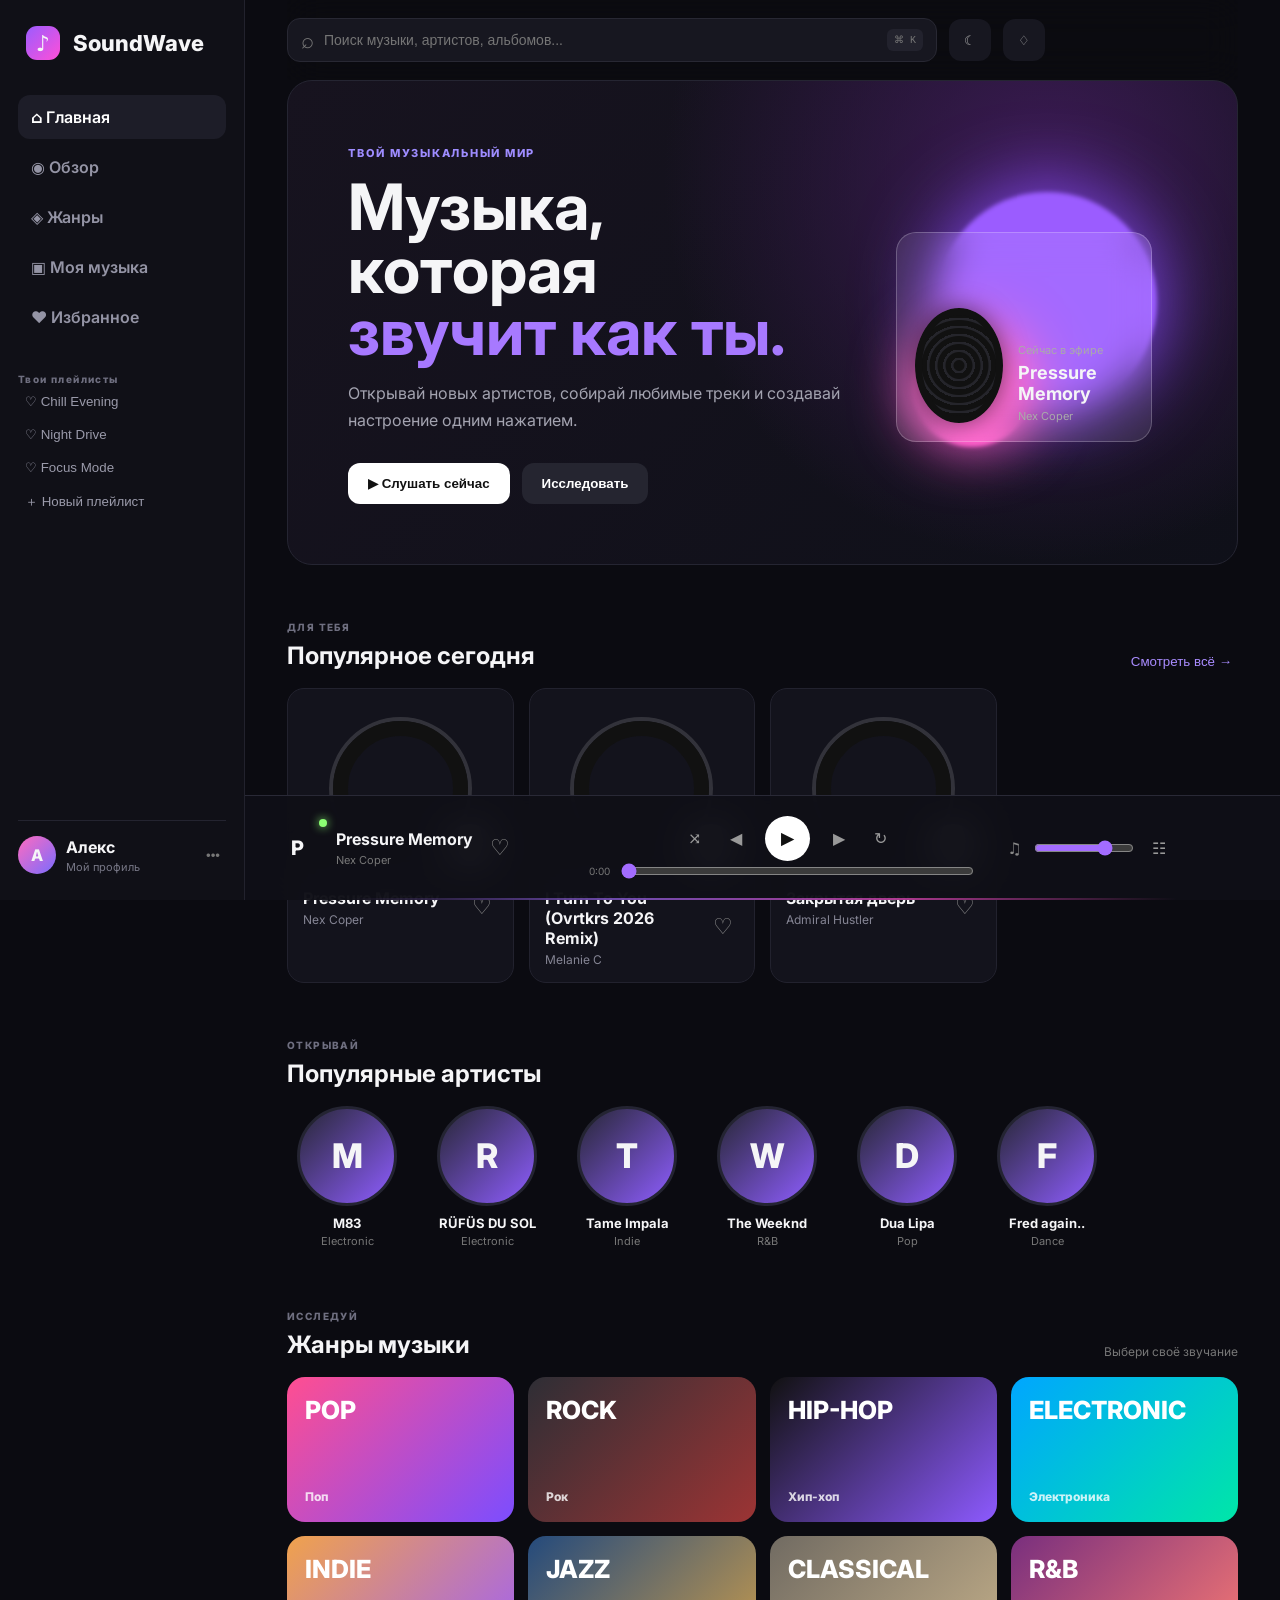
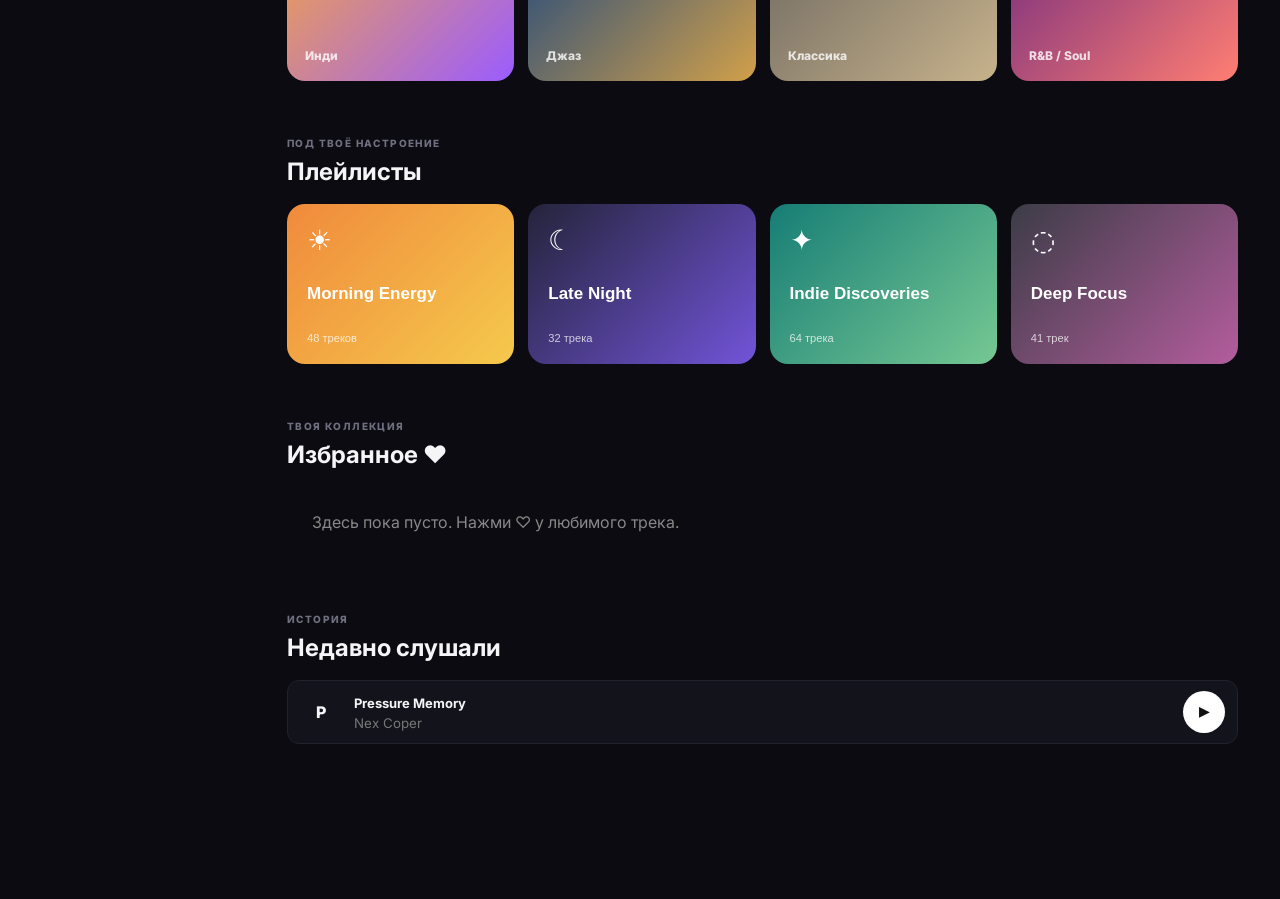
==== commit 1441c1f6: "Add files via upload" ====
--- a/index.html
+++ b/index.html
@@ -155,5 +155,6 @@
 </div>
 <div class="toast" id="toast"></div>
 <script src="script.js"></script>
+<audio id="audioPlayer" preload="metadata"></audio>
 </body>
 </html>
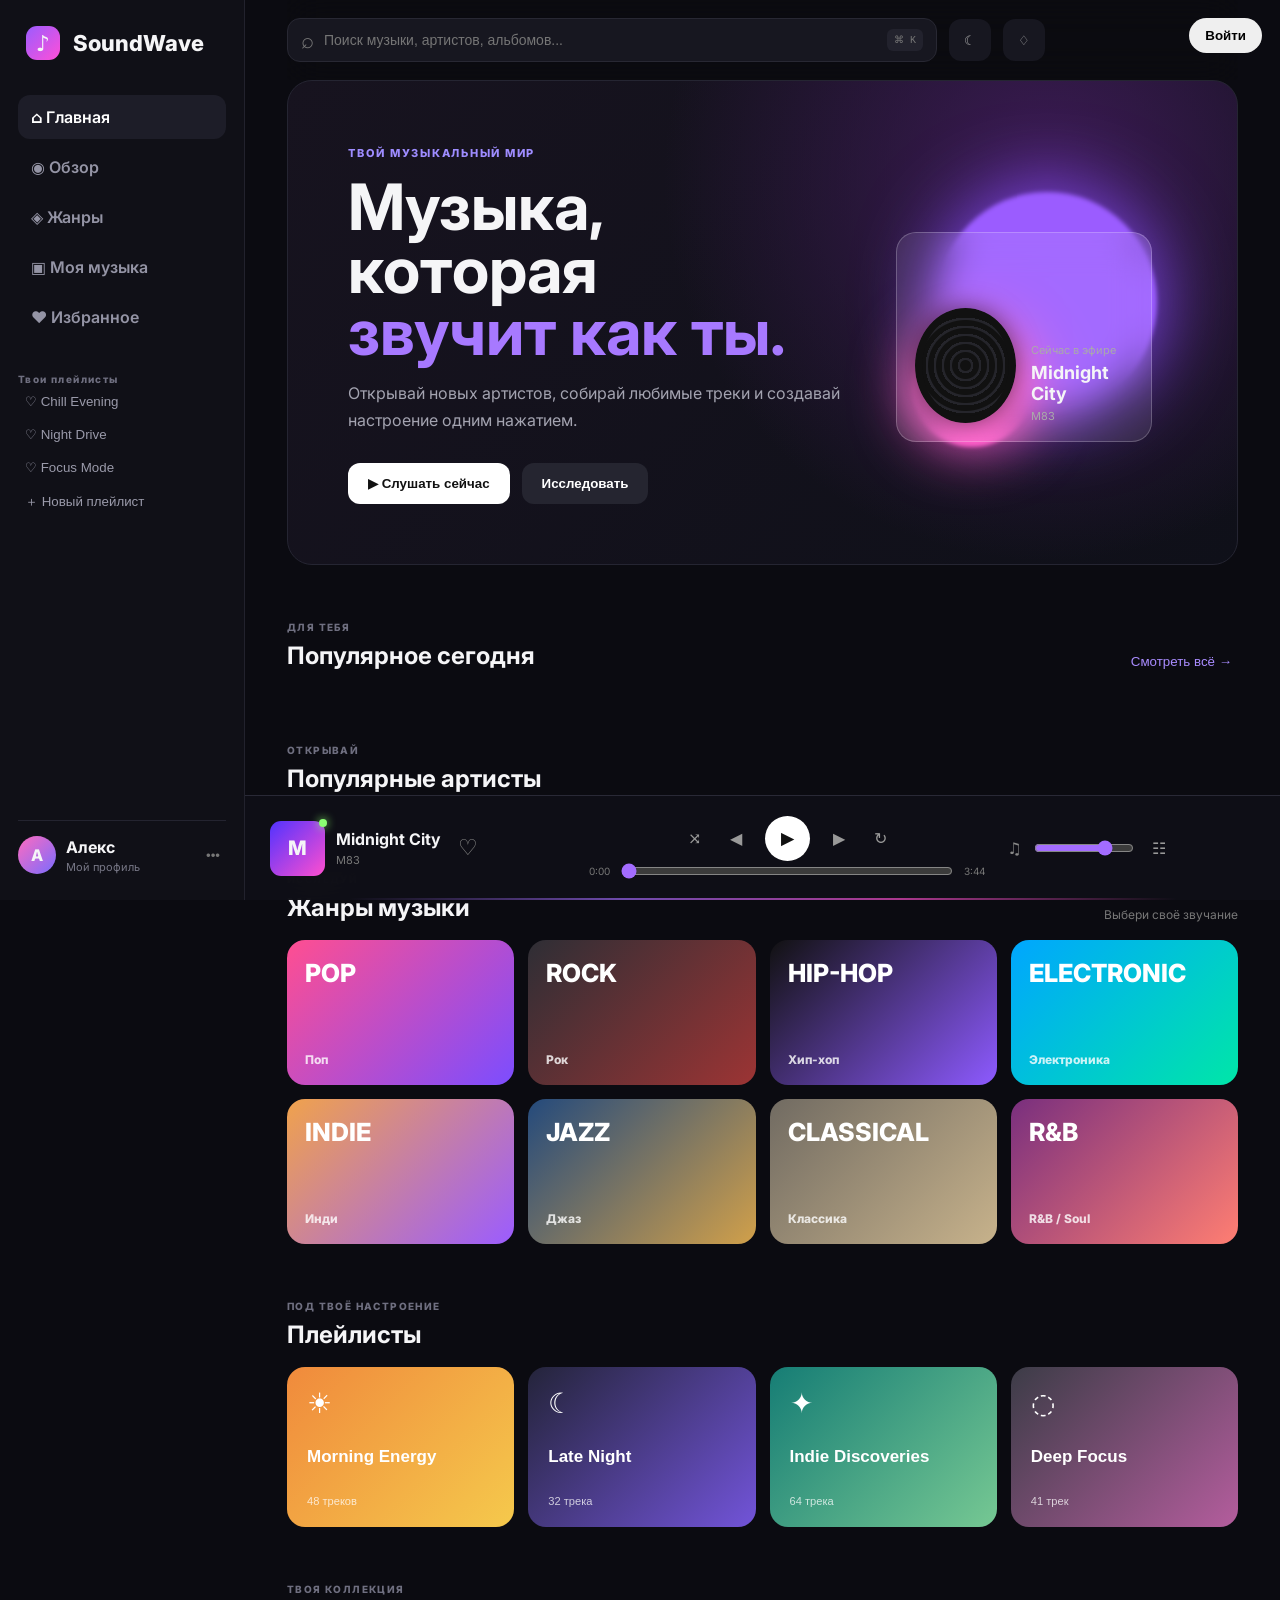
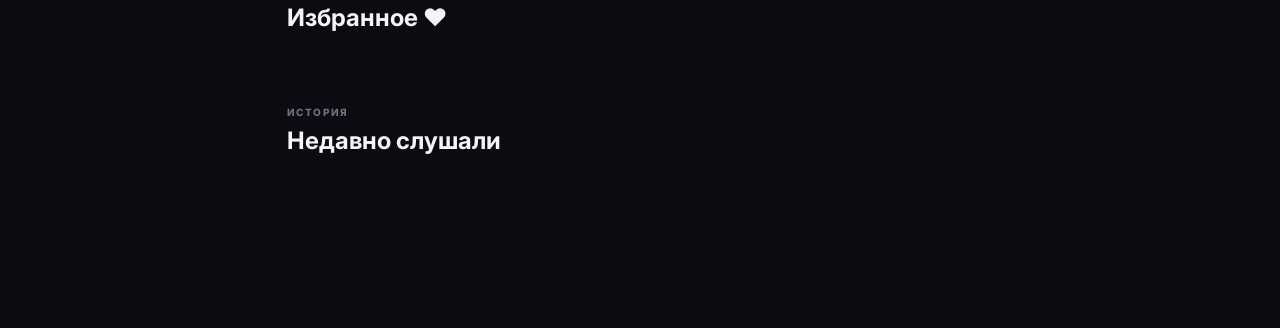
==== commit 88393a61: "Add files via upload" ====
--- a/index.html
+++ b/index.html
@@ -10,7 +10,7 @@
 <link href="https://fonts.googleapis.com/css2?family=Inter:wght@400;500;600;700;800&display=swap" rel="stylesheet">
 <link rel="stylesheet" href="style.css">
 </head>
-<body>
+<body><button id="authBtn" class="auth-btn" onclick="window.soundwaveAuth?.openModal()">Войти</button>
 <div class="app">
   <aside class="sidebar" id="sidebar">
     <div class="logo"><span class="logo-mark">♪</span> SoundWave</div>
@@ -156,5 +156,125 @@
 <div class="toast" id="toast"></div>
 <script src="script.js"></script>
 <audio id="audioPlayer" preload="metadata"></audio>
-</body>
+<script type="module">
+import { initializeApp } from "https://www.gstatic.com/firebasejs/12.3.0/firebase-app.js";
+import {
+  getAuth, GoogleAuthProvider, signInWithPopup, onAuthStateChanged, signOut,
+  createUserWithEmailAndPassword, signInWithEmailAndPassword,
+  sendPasswordResetEmail, updateProfile
+} from "https://www.gstatic.com/firebasejs/12.3.0/firebase-auth.js";
+
+const firebaseConfig = {
+  apiKey: "AIzaSyAjQ_Z6o2Hk9O4SJHWAArhuB7F4_Z3t5jc",
+  authDomain: "soundwave-62949.firebaseapp.com",
+  projectId: "soundwave-62949",
+  storageBucket: "soundwave-62949.firebasestorage.app",
+  messagingSenderId: "729653602408",
+  appId: "1:729653602408:web:67d8fc160b957b6fb433dd"
+};
+const app = initializeApp(firebaseConfig);
+const auth = getAuth(app);
+const provider = new GoogleAuthProvider();
+
+const modal = () => document.getElementById('authModal');
+const errorText = () => document.getElementById('authError');
+const modeTitle = () => document.getElementById('authModeTitle');
+const nameWrap = () => document.getElementById('authNameWrap');
+const submitBtn = () => document.getElementById('authSubmit');
+
+function setError(message='') { if(errorText()) errorText().textContent = message; }
+function setMode(mode) {
+  const register = mode === 'register';
+  document.getElementById('authMode').value = mode;
+  modeTitle().textContent = register ? 'Регистрация в SoundWave' : 'Вход в SoundWave';
+  nameWrap().classList.toggle('hidden-field', !register);
+  submitBtn().textContent = register ? 'Создать аккаунт' : 'Войти';
+  document.getElementById('authSwitch').innerHTML = register
+    ? 'Уже есть аккаунт? <button type="button" onclick="window.soundwaveAuth.setMode('login')">Войти</button>'
+    : 'Нет аккаунта? <button type="button" onclick="window.soundwaveAuth.setMode('register')">Зарегистрироваться</button>';
+  setError('');
+}
+
+async function submitEmail() {
+  const mode = document.getElementById('authMode').value;
+  const name = document.getElementById('authName').value.trim();
+  const email = document.getElementById('authEmail').value.trim();
+  const password = document.getElementById('authPassword').value;
+  if (!email || !password || (mode === 'register' && !name)) {
+    setError('Заполни все обязательные поля.'); return;
+  }
+  setError('');
+  submitBtn().disabled = true;
+  try {
+    if (mode === 'register') {
+      const cred = await createUserWithEmailAndPassword(auth, email, password);
+      if (name) await updateProfile(cred.user, { displayName: name });
+    } else {
+      await signInWithEmailAndPassword(auth, email, password);
+    }
+    modal().classList.add('hidden');
+  } catch (e) {
+    const messages = {
+      'auth/email-already-in-use': 'Этот email уже зарегистрирован.',
+      'auth/invalid-email': 'Проверь email.',
+      'auth/weak-password': 'Пароль слишком слабый. Используй минимум 6 символов.',
+      'auth/invalid-credential': 'Неверный email или пароль.',
+      'auth/user-not-found': 'Пользователь не найден.',
+      'auth/wrong-password': 'Неверный пароль.'
+    };
+    setError(messages[e.code] || 'Ошибка: ' + e.message);
+  } finally { submitBtn().disabled = false; }
+}
+
+window.soundwaveAuth = {
+  openModal: () => { modal().classList.remove('hidden'); setMode(auth.currentUser ? 'login' : 'login'); },
+  closeModal: () => modal().classList.add('hidden'),
+  setMode,
+  submitEmail,
+  google: async () => {
+    try { await signInWithPopup(auth, provider); modal().classList.add('hidden'); }
+    catch(e) { setError('Ошибка входа Google: ' + e.message); }
+  },
+  resetPassword: async () => {
+    const email = document.getElementById('authEmail').value.trim();
+    if (!email) { setError('Сначала введи email.'); return; }
+    try {
+      await sendPasswordResetEmail(auth, email);
+      setError('Письмо для восстановления отправлено на email.');
+    } catch(e) { setError('Не удалось отправить письмо: ' + e.message); }
+  },
+  logout: () => signOut(auth)
+};
+
+onAuthStateChanged(auth, user => {
+  const b=document.getElementById('authBtn');
+  if(!b) return;
+  if (user) {
+    b.textContent = '👤 ' + (user.displayName || user.email?.split('@')[0] || 'Аккаунт');
+    b.onclick = () => window.soundwaveAuth.logout();
+    b.title = 'Нажми, чтобы выйти';
+  } else {
+    b.textContent = 'Войти';
+    b.onclick = () => window.soundwaveAuth.openModal();
+    b.title = 'Войти или зарегистрироваться';
+  }
+  window.soundwaveUser=user;
+});
+</script><div id="authModal" class="auth-modal hidden">
+<div class="auth-card">
+<button class="auth-close" onclick="window.soundwaveAuth.closeModal()">×</button>
+<h2 id="authModeTitle">Вход в SoundWave</h2>
+<p class="auth-subtitle">Войди или создай новый аккаунт.</p>
+<input type="hidden" id="authMode" value="login">
+<div id="authNameWrap" class="hidden-field"><input id="authName" type="text" placeholder="Имя" autocomplete="name"></div>
+<input id="authEmail" type="email" placeholder="Email" autocomplete="email">
+<input id="authPassword" type="password" placeholder="Пароль (минимум 6 символов)" autocomplete="current-password">
+<button id="authSubmit" onclick="window.soundwaveAuth.submitEmail()">Войти</button>
+<button class="google-btn" onclick="window.soundwaveAuth.google()">Продолжить с Google</button>
+<button class="link-btn" onclick="window.soundwaveAuth.resetPassword()">Забыли пароль?</button>
+<div id="authError" class="auth-error"></div>
+<div id="authSwitch" class="auth-switch">Нет аккаунта? <button type="button" onclick="window.soundwaveAuth.setMode('register')">Зарегистрироваться</button></div>
+<div class="auth-divider"><span>или</span></div>
+<button class="telegram-btn" onclick="alert('Telegram подключим следующим шагом после настройки Telegram-бота.')">Продолжить с Telegram</button>
+</div></div></body>
 </html>
--- a/style.css
+++ b/style.css
@@ -2,3 +2,11 @@
 @media(max-width:1000px){.sidebar{width:210px}.main{margin-left:210px;padding-left:25px;padding-right:25px}.player{left:210px}.track-grid{grid-template-columns:repeat(3,1fr)}.genre-grid,.playlist-grid{grid-template-columns:repeat(2,1fr)}.hero{padding:40px}.hero-art{width:270px}}
 @media(max-width:700px){.sidebar{transform:translateX(-105%);transition:.25s;width:250px;box-shadow:20px 0 60px #0008}.sidebar.open{transform:translateX(0)}.main{margin-left:0;padding:0 14px 175px}.topbar{height:70px;gap:8px}.mobile-menu{display:block}.search kbd{display:none}.hero{min-height:470px;padding:28px 22px;display:block}.hero h1{font-size:42px}.hero-art{width:100%;height:200px;margin-top:20px}.hero-card{inset:25px 20px 5px 20px}.hero-card .vinyl{width:85px;height:85px}.section-heading{align-items:start}.section-heading h2{font-size:20px}.genre-hint{display:none}.track-grid{grid-template-columns:repeat(2,1fr);gap:10px}.cover{height:145px}.cover:after{width:80px;height:80px}.artist-row{gap:14px}.genre-grid{grid-template-columns:repeat(2,1fr);gap:9px}.genre-card{height:120px;padding:14px}.genre-card span{font-size:19px}.playlist-grid{grid-template-columns:1fr 1fr;gap:9px}.playlist-card{height:135px;padding:15px}.player{left:0;right:0;bottom:56px;height:92px;padding:9px 12px;grid-template-columns:1fr auto;gap:8px}.player-center{grid-column:1/3;grid-row:2;display:none}.player-right{display:none}.now-playing{min-width:0}.mini-cover{width:47px;height:47px}.heart{font-size:20px}.player:after{content:"";position:absolute;right:12px;top:27px;width:88px;height:4px;background:#444;border-radius:5px}.mobile-nav{position:fixed;display:flex;left:0;right:0;bottom:0;height:56px;background:#101017;border-top:1px solid #292936;z-index:55;justify-content:space-around}.mobile-nav a{color:#888;text-decoration:none;text-align:center;font-size:18px;padding-top:7px}.mobile-nav a small{display:block;font-size:9px;margin-top:2px}.queue-panel{right:10px;left:10px;bottom:150px;width:auto}.toast{bottom:155px}.hero-actions{flex-wrap:wrap}.secondary-btn,.primary-btn{flex:1}.theme-btn,.icon-btn{width:38px}.profile{margin-bottom:5px}}
 @media(max-width:390px){.track-grid{grid-template-columns:1fr}.genre-grid{grid-template-columns:1fr 1fr}.hero h1{font-size:35px}}
+
+.auth-btn{position:fixed;right:18px;top:18px;z-index:9999;border:0;border-radius:999px;padding:10px 16px;font-weight:700;cursor:pointer}
+.auth-modal{position:fixed;inset:0;background:#000a;display:flex;align-items:center;justify-content:center;z-index:10000}
+.auth-modal.hidden{display:none}.auth-card{position:relative;width:min(420px,90vw);padding:28px;border-radius:24px;background:#181818;color:white}
+.auth-card button:not(.auth-close){width:100%;margin-top:12px;padding:13px;border:0;border-radius:12px;cursor:pointer;font-weight:700}
+.auth-close{position:absolute;right:12px;top:8px;background:none;border:0;color:white;font-size:28px}
+
+.auth-card input{width:100%;margin-top:10px;padding:13px 14px;border:1px solid #333342;border-radius:12px;background:#101017;color:#fff;outline:none}.auth-card input:focus{border-color:#9b5cff}.hidden-field{display:none}.auth-subtitle{color:#9292a0;font-size:13px;margin:0 0 8px}.auth-card .google-btn{background:#fff;color:#111}.auth-card .link-btn,.auth-card .telegram-btn{background:#252530;color:#fff}.auth-card .link-btn{padding:8px;margin-top:7px;font-size:12px}.auth-switch{margin-top:15px;text-align:center;color:#999;font-size:12px}.auth-switch button{display:inline;width:auto;margin:0;padding:0;background:none;color:#b28cff;font-size:12px}.auth-divider{display:flex;align-items:center;gap:10px;margin:15px 0;color:#666;font-size:11px}.auth-divider:before,.auth-divider:after{content:"";height:1px;background:#30303a;flex:1}.auth-error{min-height:18px;margin-top:10px;color:#ff7b91;font-size:12px;line-height:1.4}.auth-card button:disabled{opacity:.55;cursor:wait}@media(max-width:700px){.auth-card{padding:23px;border-radius:20px}}
